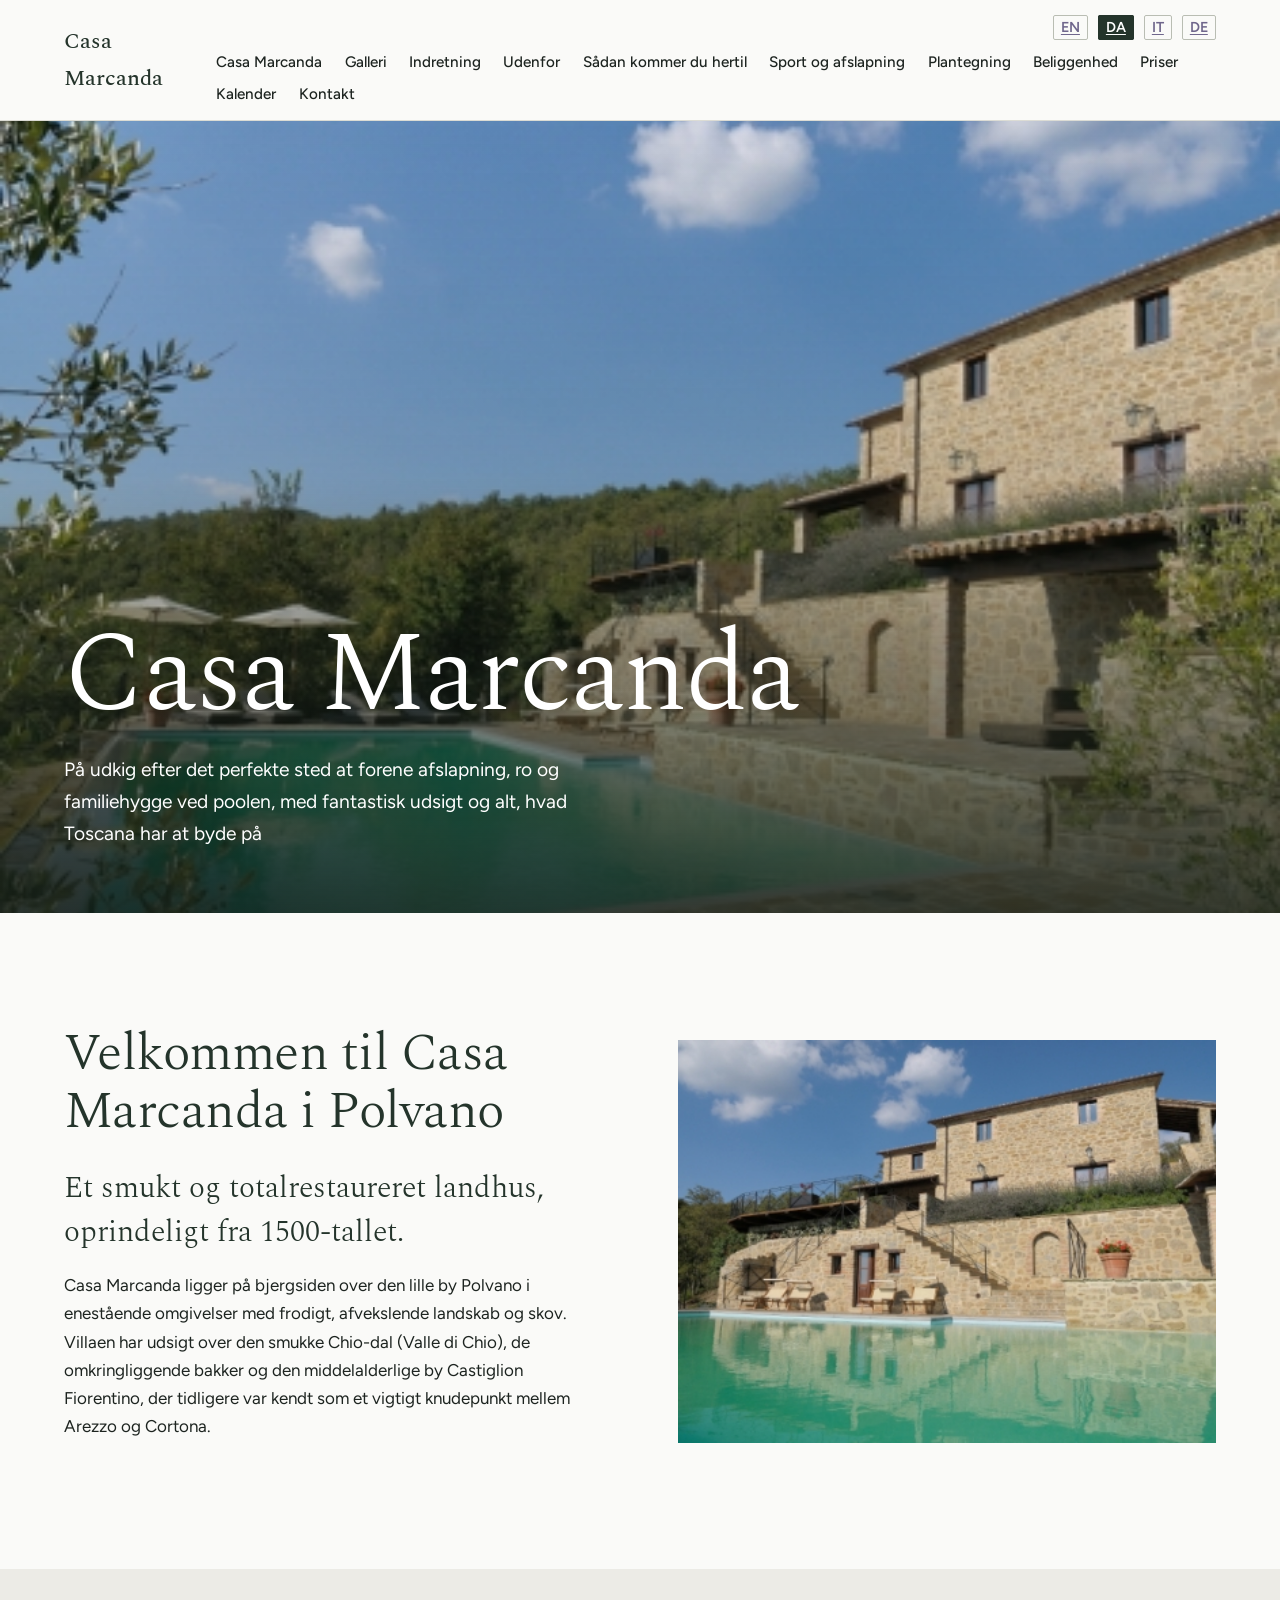
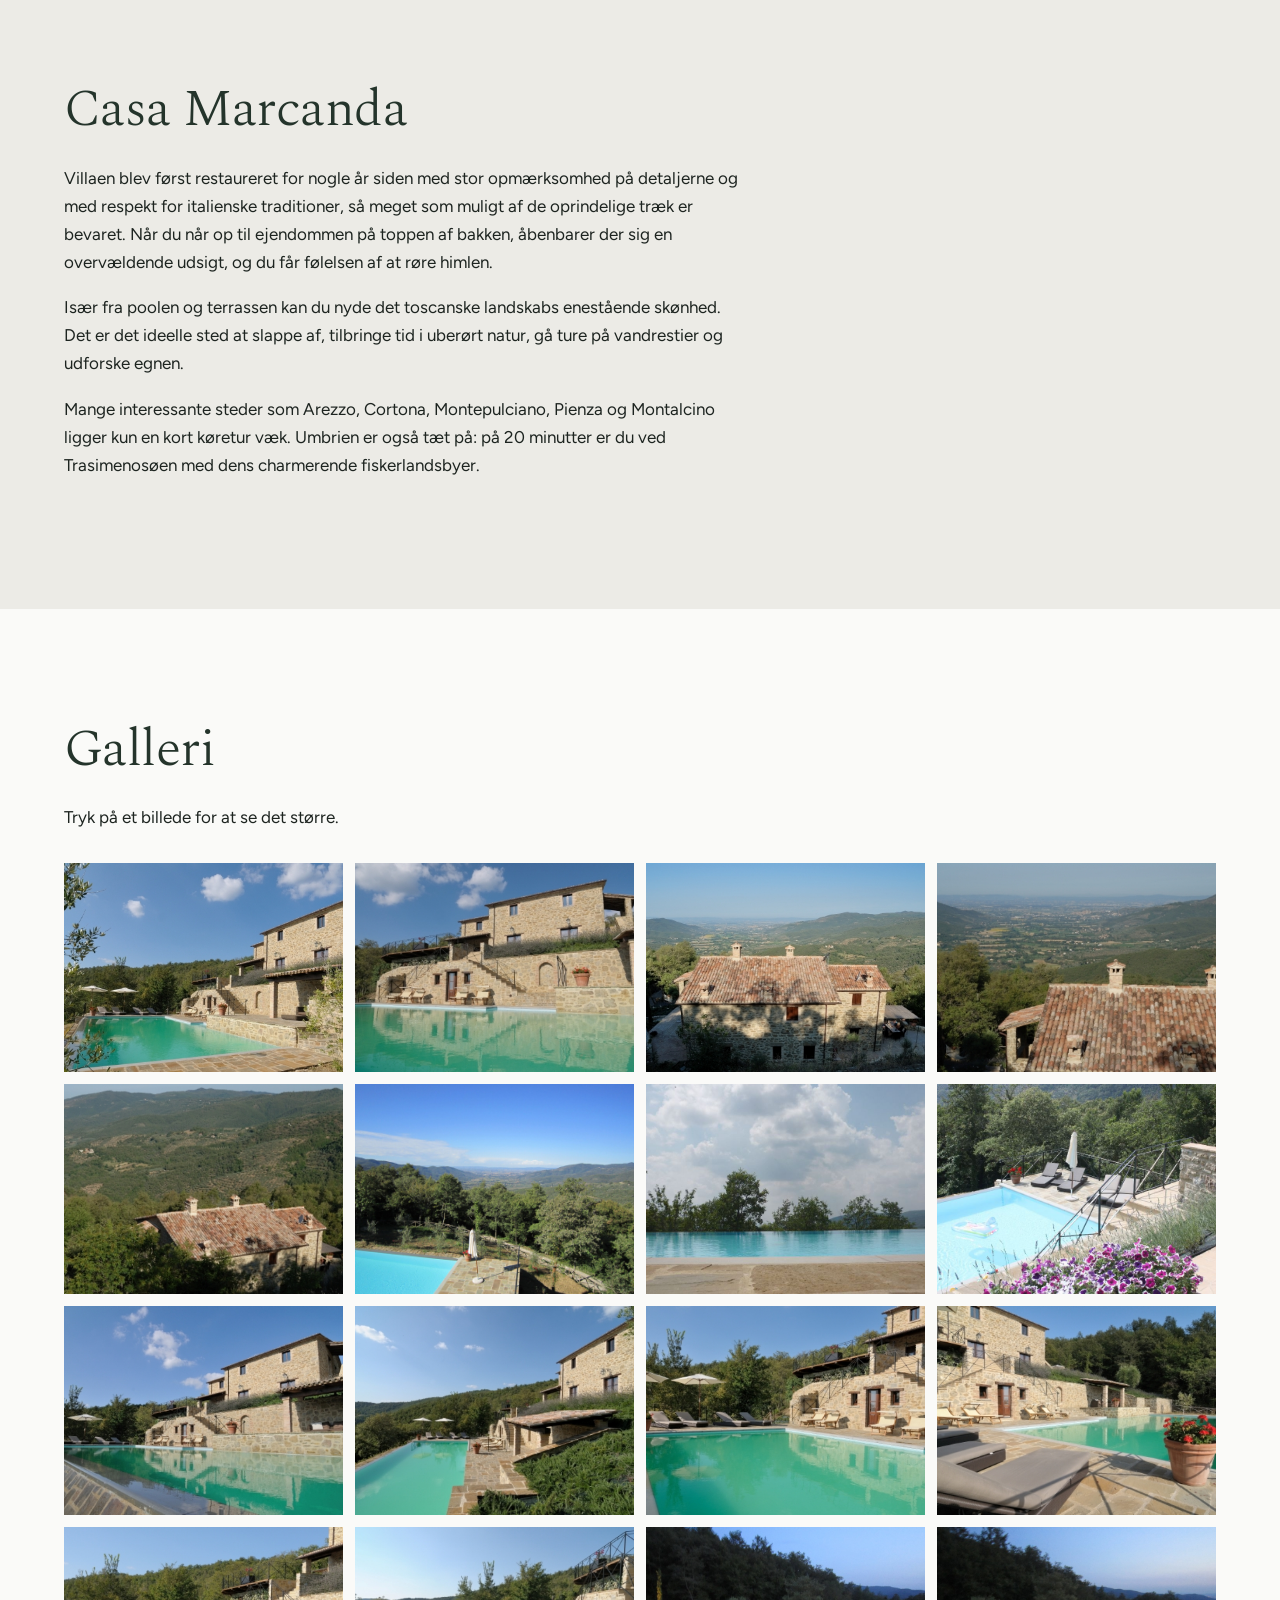
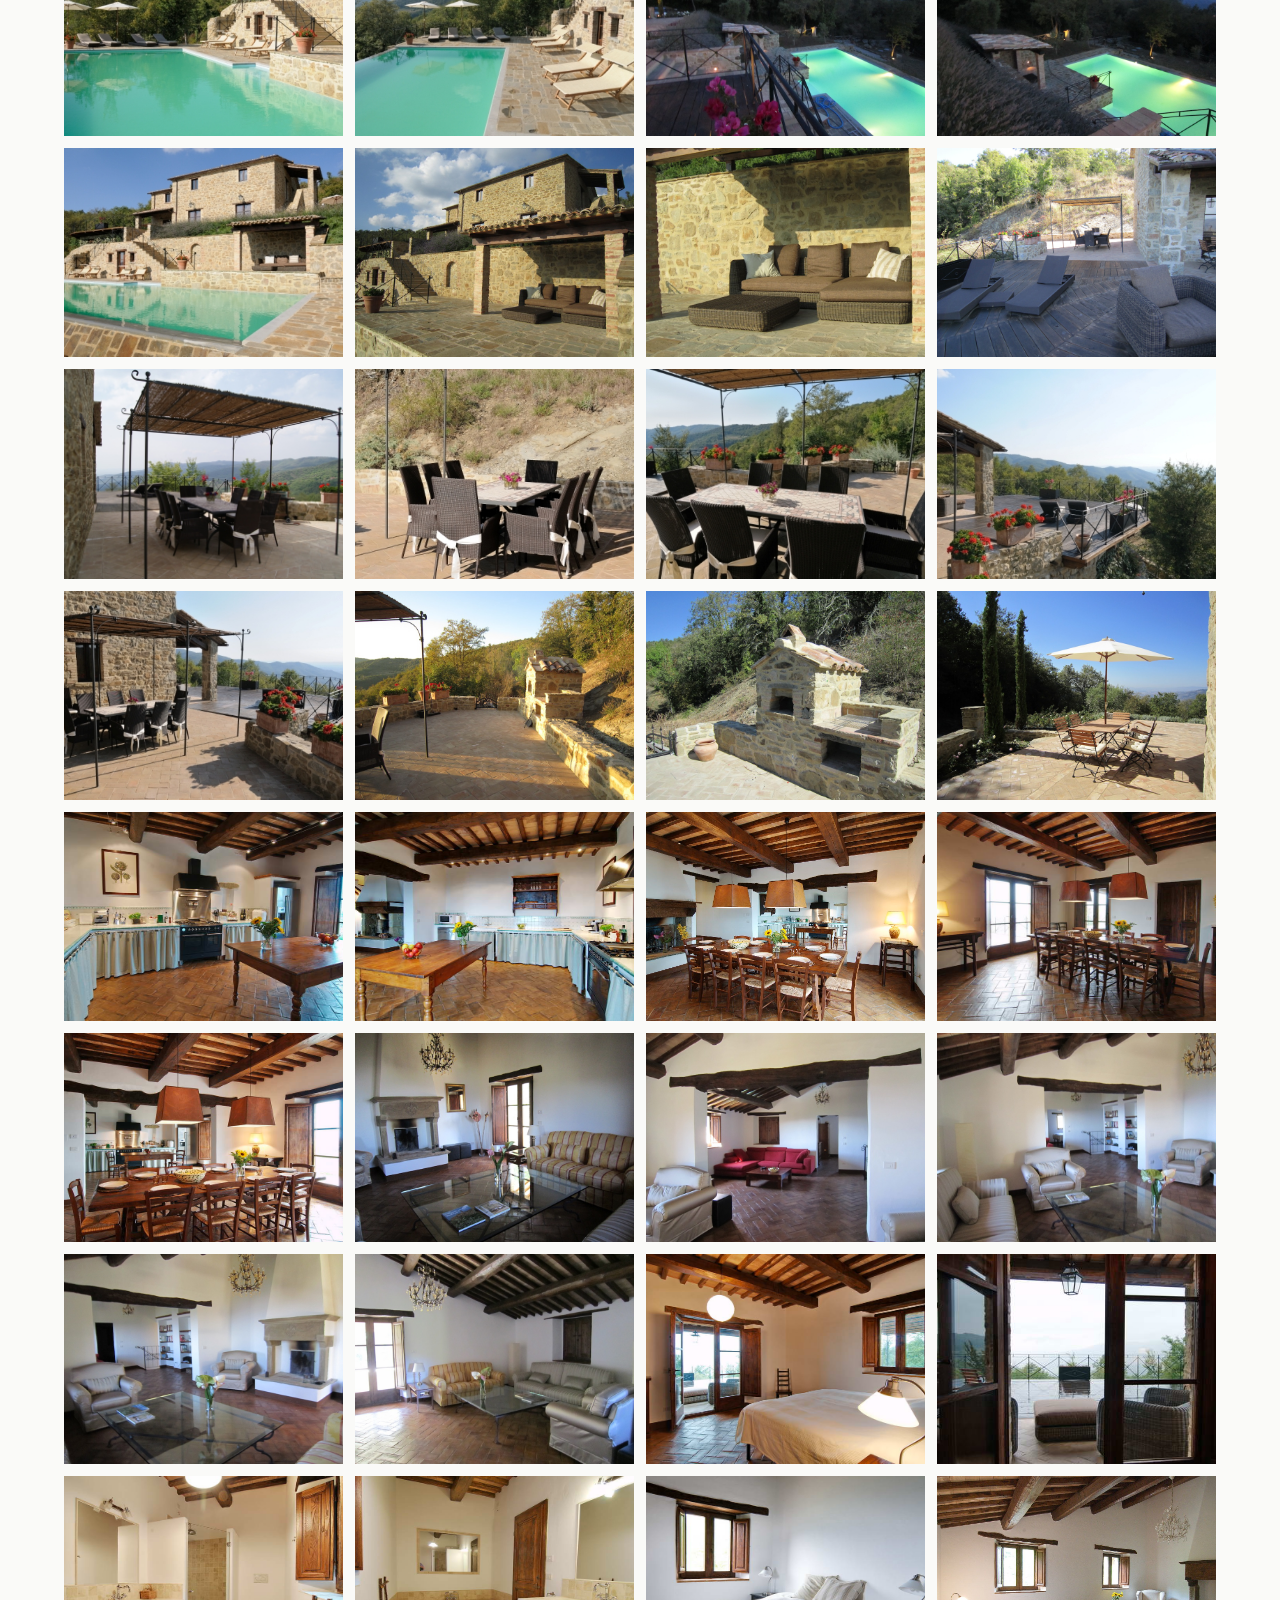
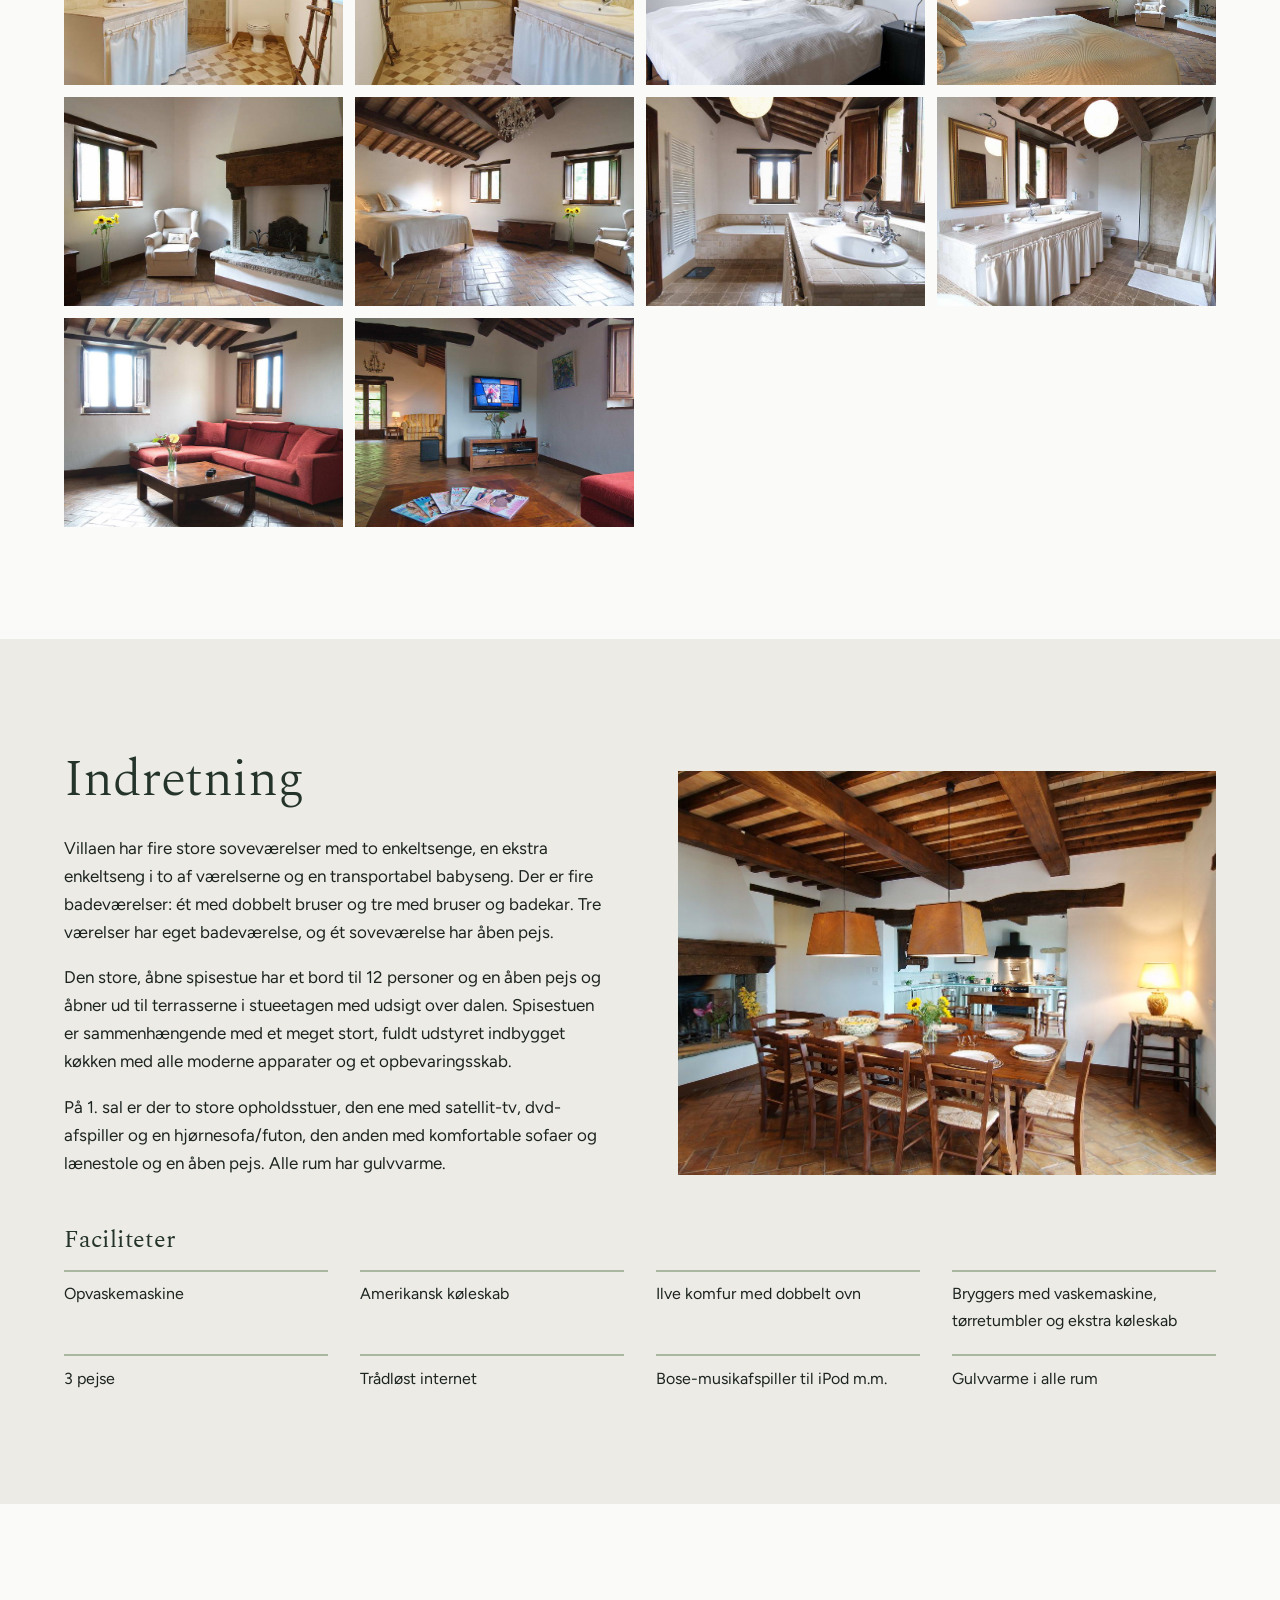
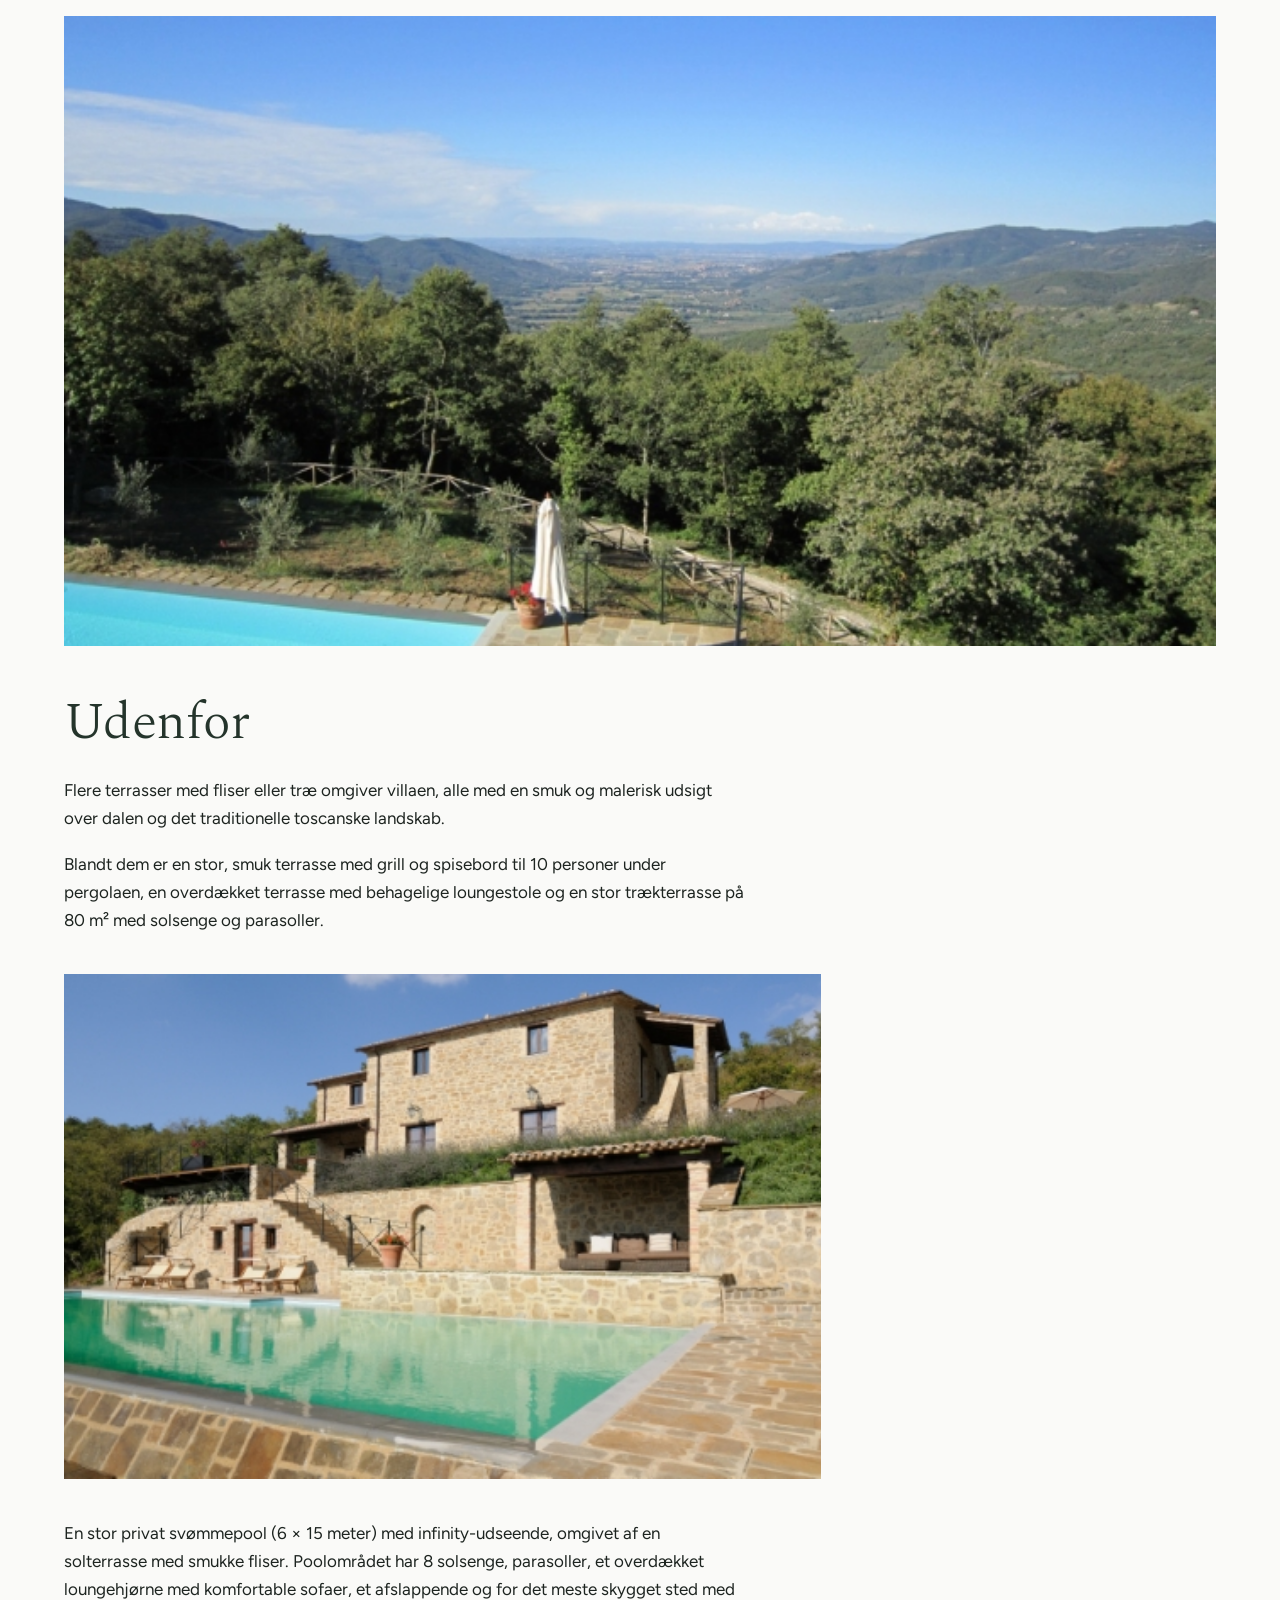
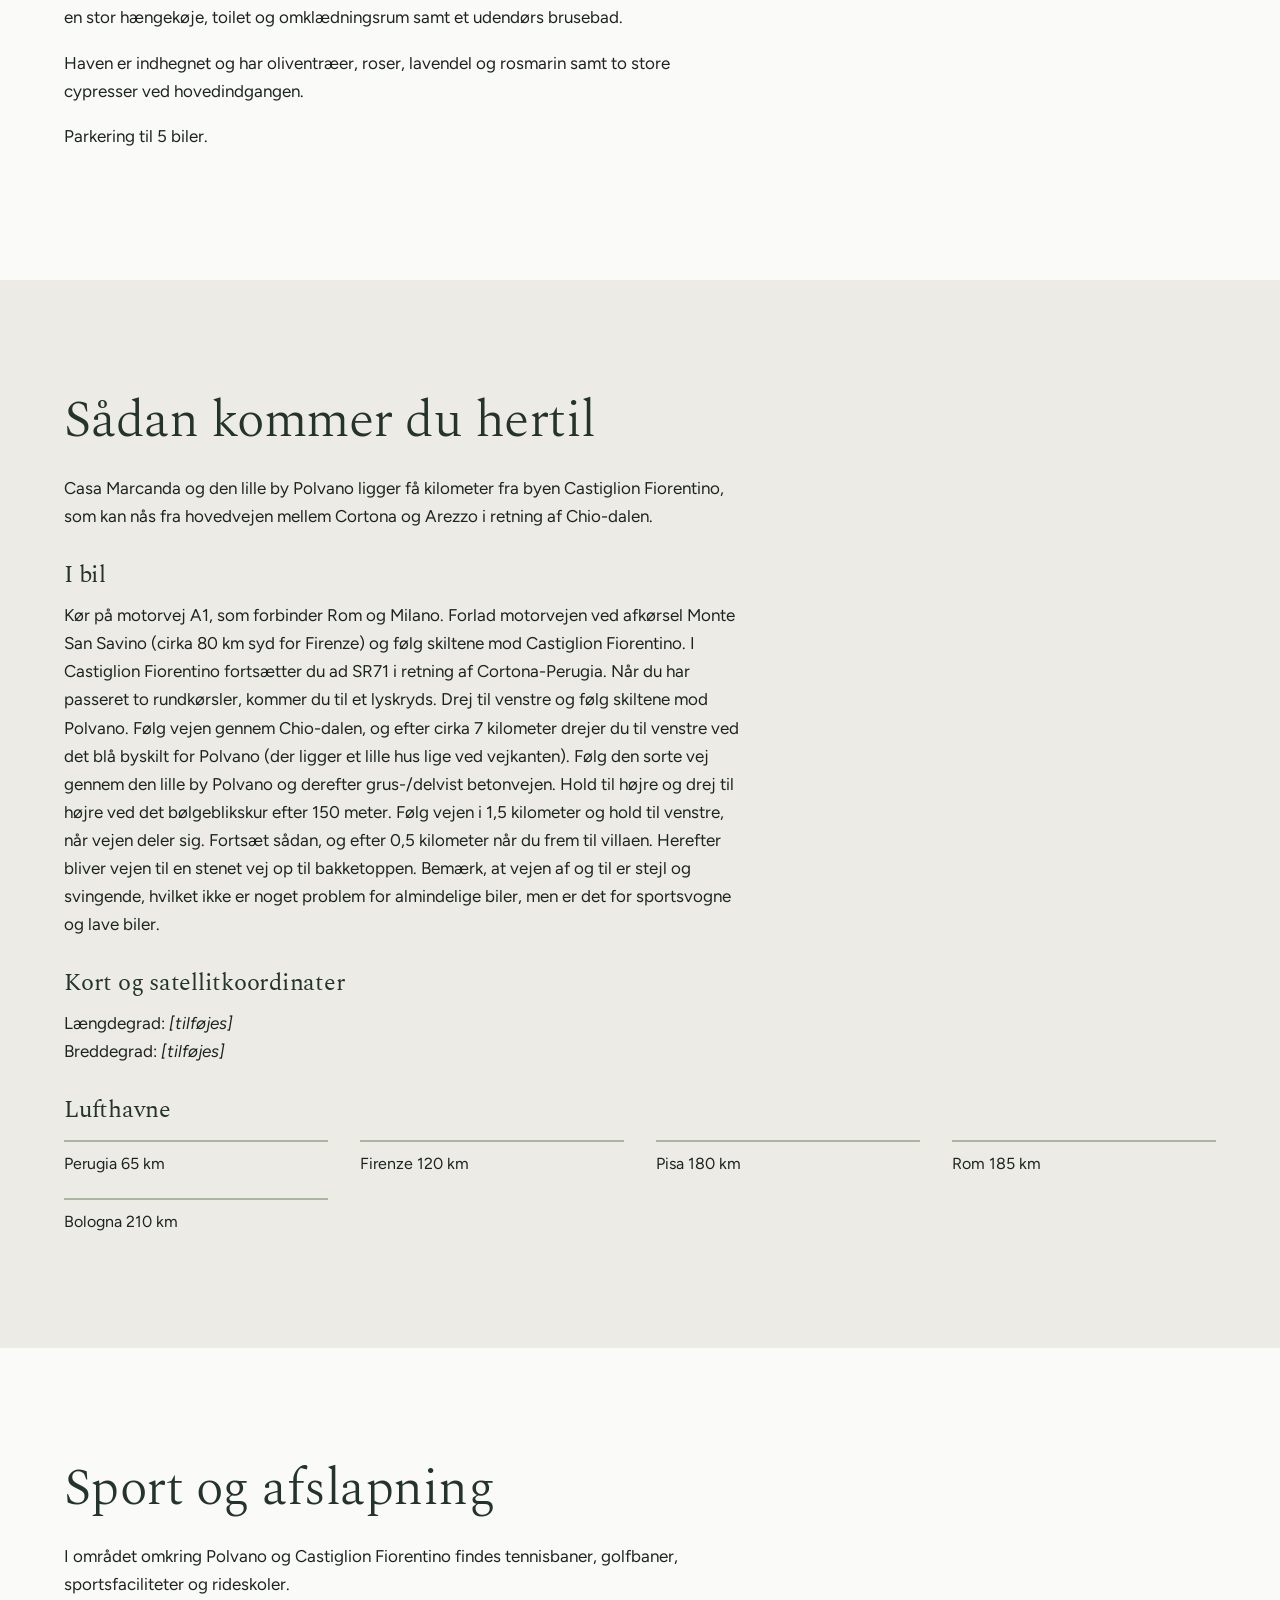
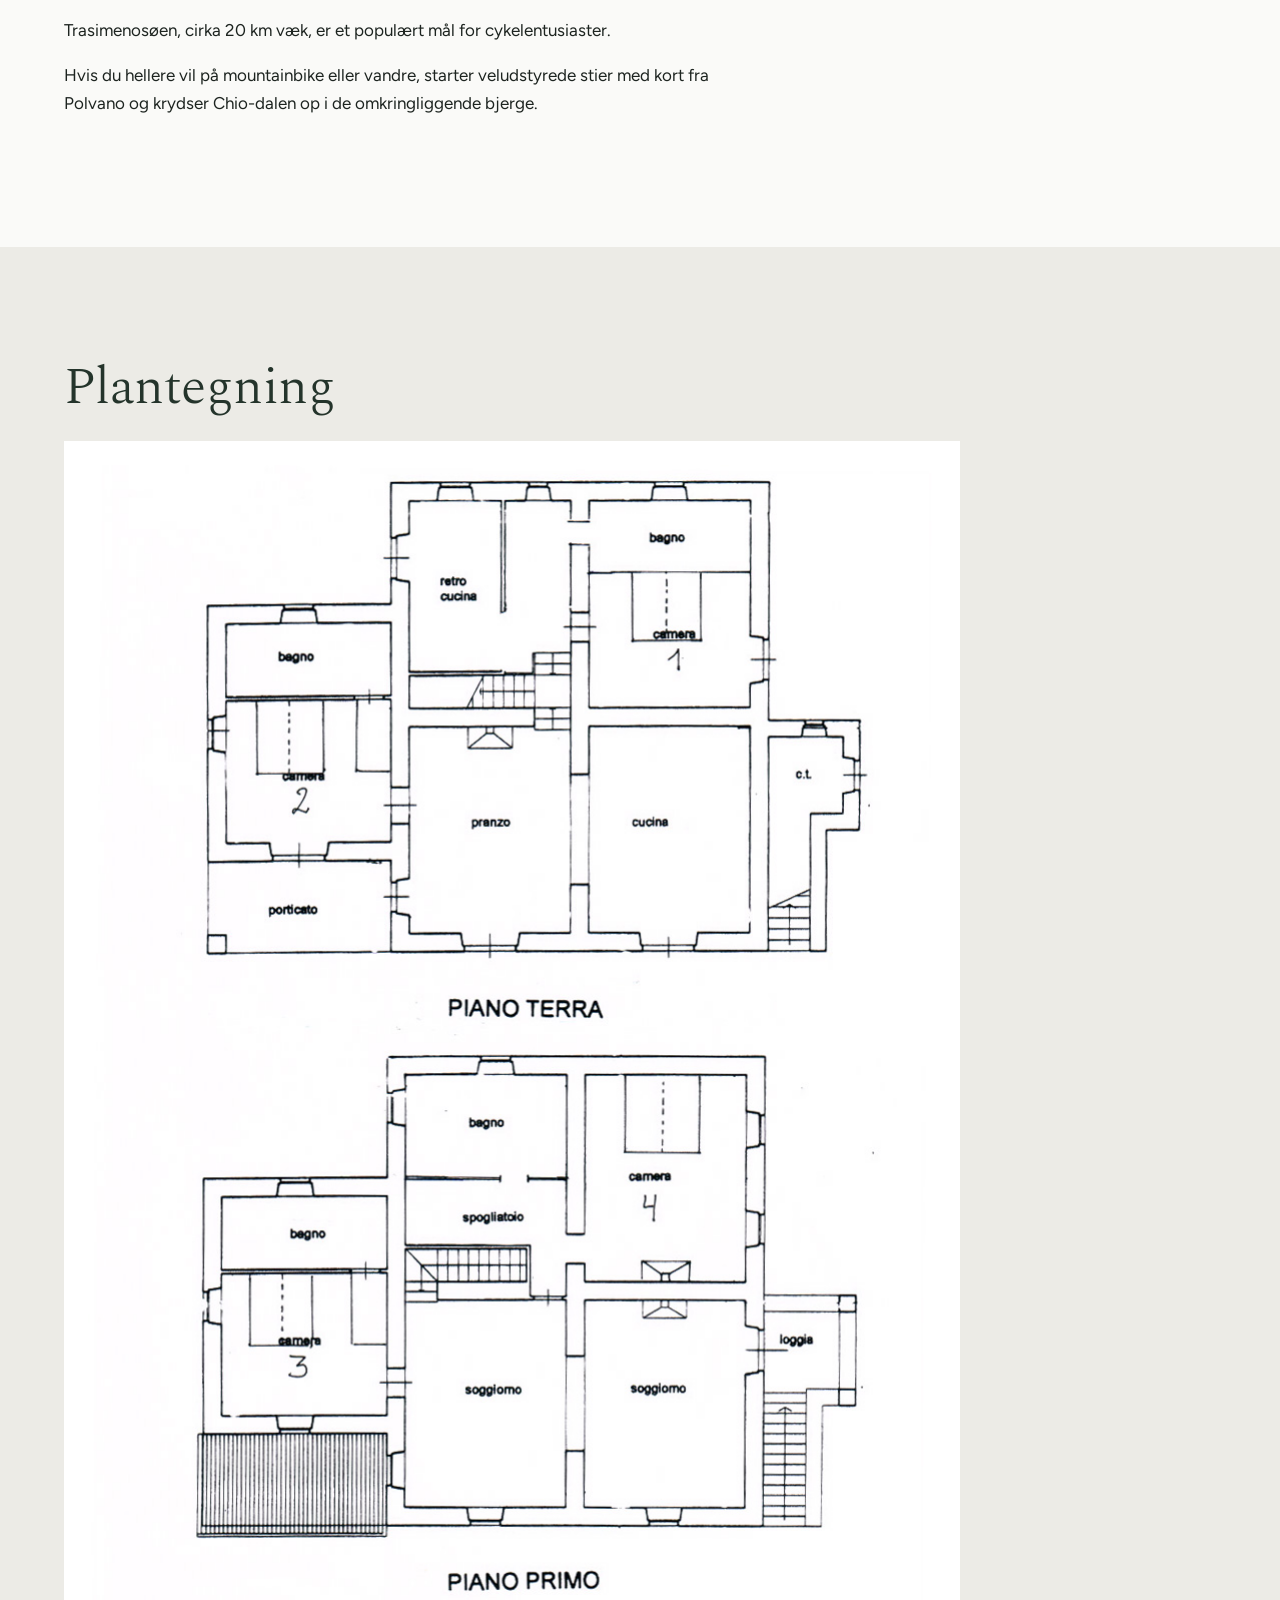
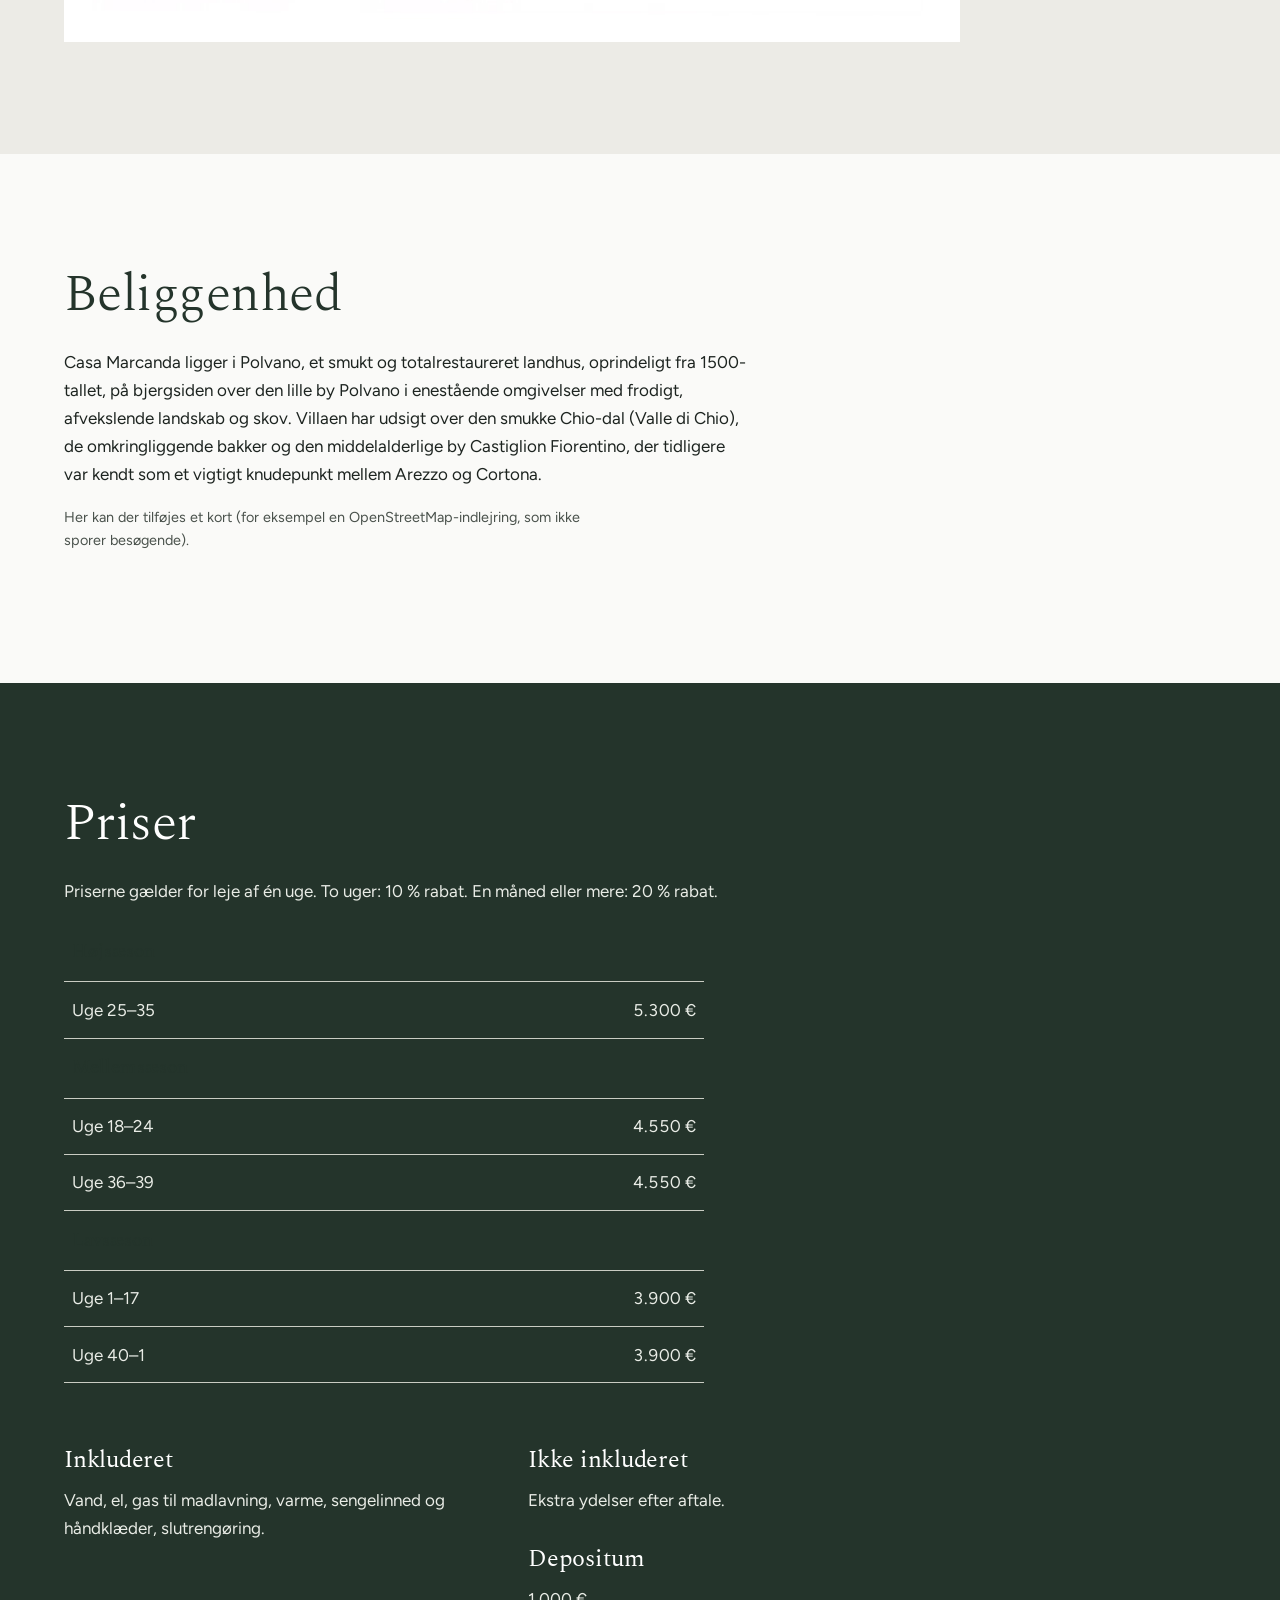
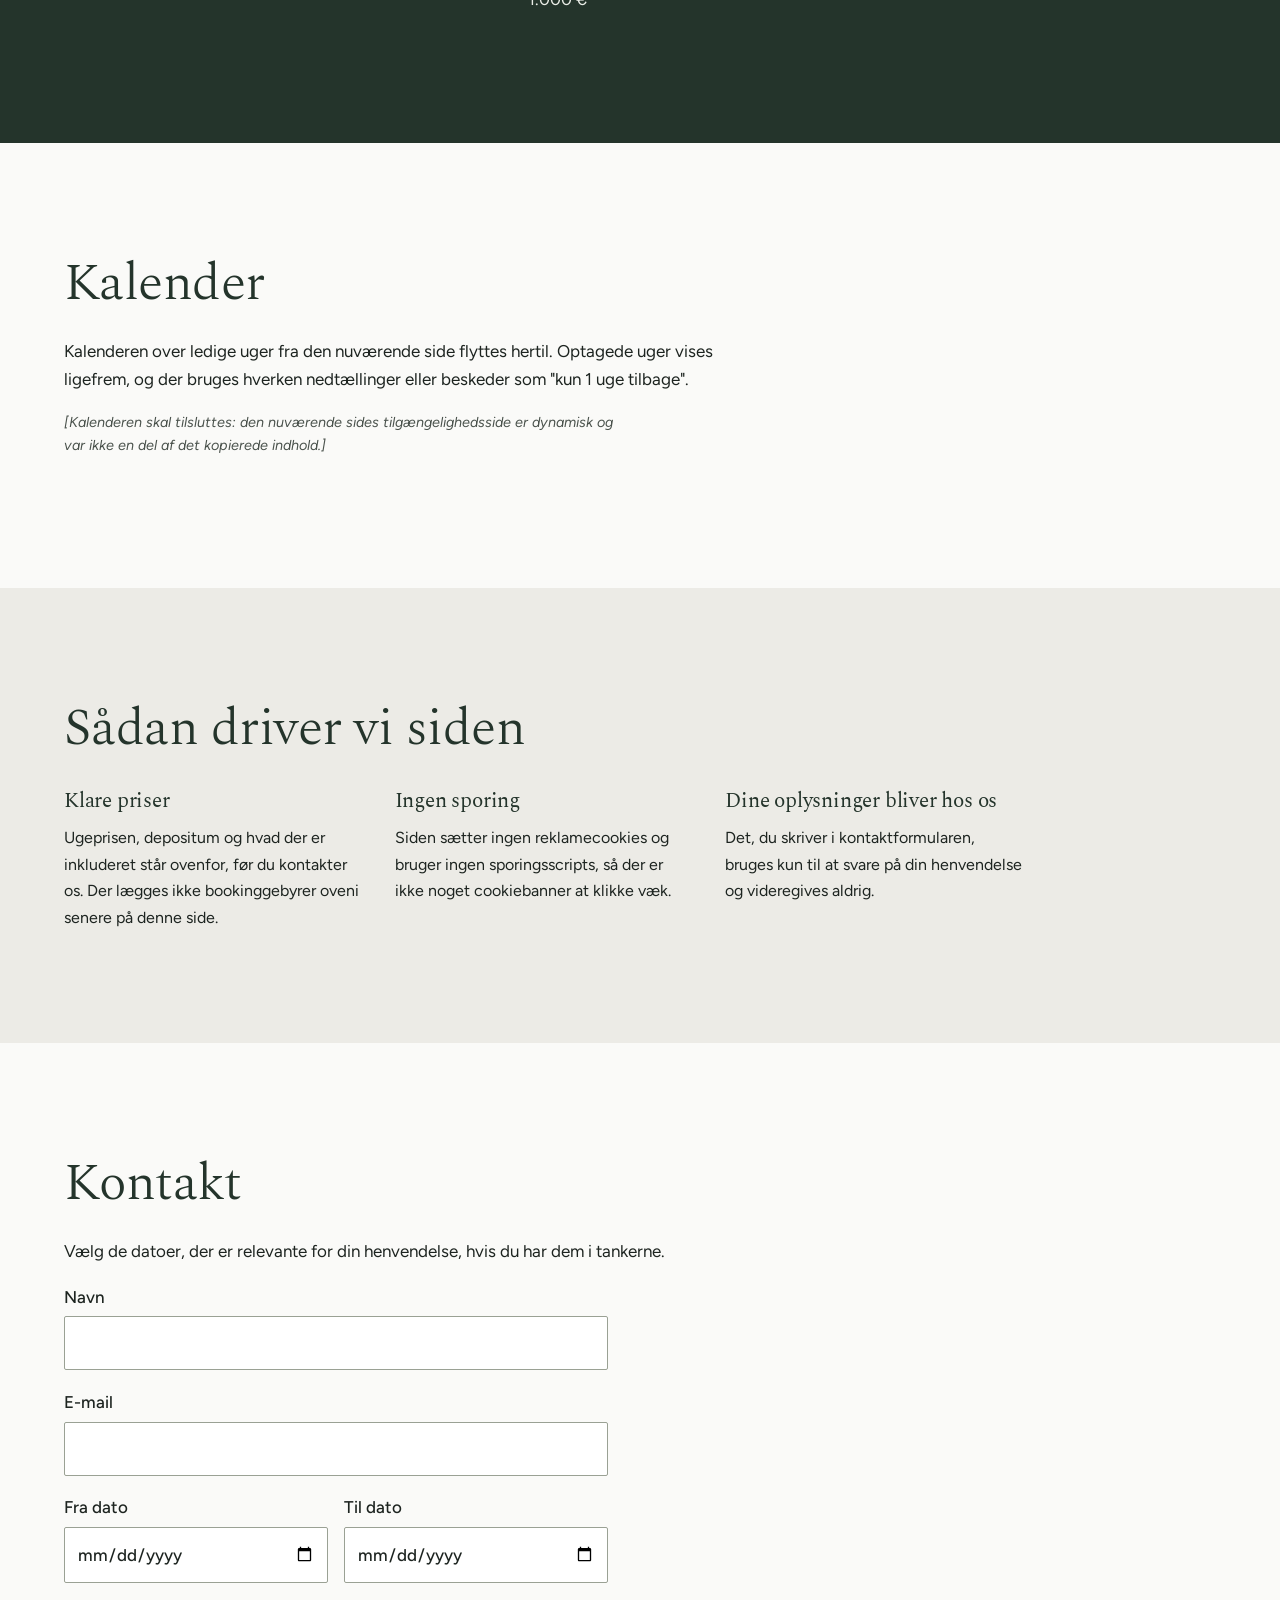
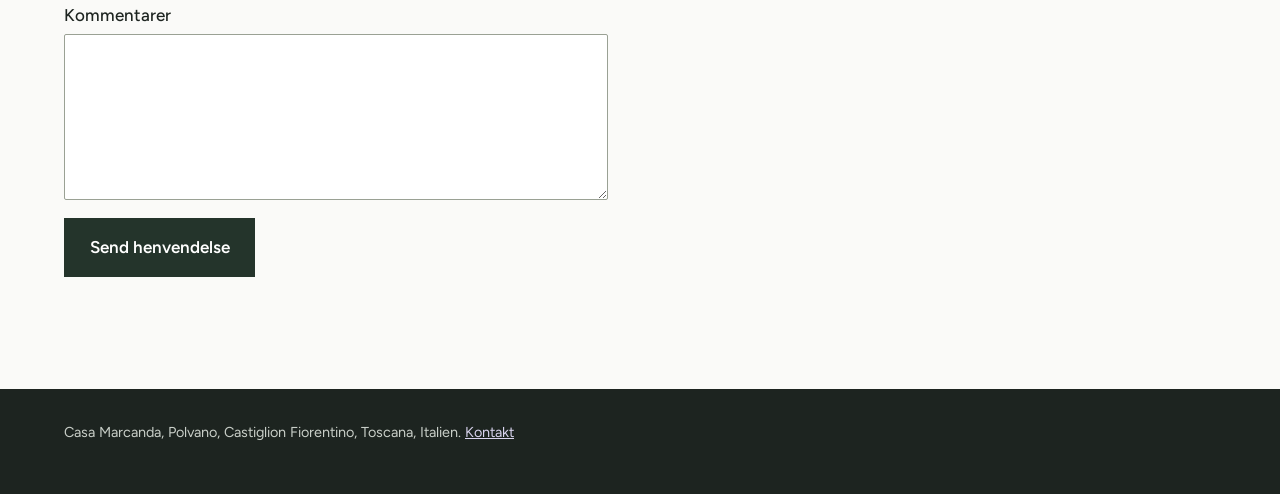
==== da/index.html @ 82e28475 "Ny hjemmeside til Casa Marcanda" ====
<!DOCTYPE html>
<html lang="da">
<head>
<meta charset="utf-8">
<meta name="viewport" content="width=device-width, initial-scale=1">
<title>Casa Marcanda – en restaureret villa fra 1500-tallet i Toscana</title>
<meta name="description" content="Casa Marcanda i Polvano: et restaureret landhus fra 1500-tallet over Chio-dalen, med privat infinitypool og udsigt til Castiglion Fiorentino.">
<link rel="alternate" hreflang="en" href="../index.html">
<link rel="alternate" hreflang="da" href="../da/">
<link rel="alternate" hreflang="it" href="../it/">
<link rel="alternate" hreflang="de" href="../de/">
<link rel="preconnect" href="https://fonts.googleapis.com">
<link rel="preconnect" href="https://fonts.gstatic.com" crossorigin>
<link href="https://fonts.googleapis.com/css2?family=Spectral:ital,wght@0,300;0,400;0,500;1,300&family=Figtree:wght@400;500;600&display=swap" rel="stylesheet">
<link rel="stylesheet" href="../assets/style.css">
</head>
<body>
<header>
  <div class="bar">
    <a class="brand" href="#top">Casa Marcanda</a>
    <div class="bar-right">
      <ul class="lang" aria-label="Sprog"><li><a href="../index.html" hreflang="en" lang="en">EN</a></li><li><a href="../da/" hreflang="da" lang="da" aria-current="page">DA</a></li><li><a href="../it/" hreflang="it" lang="it">IT</a></li><li><a href="../de/" hreflang="de" lang="de">DE</a></li></ul>
      <nav aria-label="Hovedmenu"><ul>
<li><a href="#casa">Casa Marcanda</a></li>
<li><a href="#gallery">Galleri</a></li>
<li><a href="#interior">Indretning</a></li>
<li><a href="#exterior">Udenfor</a></li>
<li><a href="#getting-here">Sådan kommer du hertil</a></li>
<li><a href="#sport">Sport og afslapning</a></li>
<li><a href="#floorplan">Plantegning</a></li>
<li><a href="#location">Beliggenhed</a></li>
<li><a href="#prices">Priser</a></li>
<li><a href="#calendar">Kalender</a></li>
<li><a href="#contact">Kontakt</a></li>
      </ul></nav>
    </div>
  </div>
</header>

<main id="top">
  <div class="hero">
    <img src="../assets/images/55.jpg" alt="Casa Marcanda, et restaureret landhus i sten på en bjergside i Toscana">
    <div>
      <h1>Casa Marcanda</h1>
      <p>På udkig efter det perfekte sted at forene afslapning, ro og familiehygge ved poolen, med fantastisk udsigt og alt, hvad Toscana har at byde på</p>
    </div>
  </div>

  <section>
    <div class="split">
      <div>
        <h2>Velkommen til Casa Marcanda i Polvano</h2>
        <p class="lead">Et smukt og totalrestaureret landhus, oprindeligt fra 1500-tallet.</p>
        <p>Casa Marcanda ligger på bjergsiden over den lille by Polvano i enestående omgivelser med frodigt, afvekslende landskab og skov. Villaen har udsigt over den smukke Chio-dal (Valle di Chio), de omkringliggende bakker og den middelalderlige by Castiglion Fiorentino, der tidligere var kendt som et vigtigt knudepunkt mellem Arezzo og Cortona.</p>
      </div>
      <img src="../assets/images/56.jpg" alt="Udsigt til Casa Marcanda og de omkringliggende bakker" loading="lazy">
    </div>
  </section>

  <section id="casa" class="alt">
    <h2>Casa Marcanda</h2>
    <p>Villaen blev først restaureret for nogle år siden med stor opmærksomhed på detaljerne og med respekt for italienske traditioner, så meget som muligt af de oprindelige træk er bevaret. Når du når op til ejendommen på toppen af bakken, åbenbarer der sig en overvældende udsigt, og du får følelsen af at røre himlen.</p>
<p>Især fra poolen og terrassen kan du nyde det toscanske landskabs enestående skønhed. Det er det ideelle sted at slappe af, tilbringe tid i uberørt natur, gå ture på vandrestier og udforske egnen.</p>
<p>Mange interessante steder som Arezzo, Cortona, Montepulciano, Pienza og Montalcino ligger kun en kort køretur væk. Umbrien er også tæt på: på 20 minutter er du ved Trasimenosøen med dens charmerende fiskerlandsbyer.</p>
  </section>

  <section id="gallery">
    <h2>Galleri</h2>
    <p>Tryk på et billede for at se det større.</p>
    <div class="gallery" id="grid" data-base="../assets/images/" data-open="Åbn billede: "></div>
    <dialog id="lb" aria-label="Billedvisning">
      <figure><img id="lb-img" alt=""><figcaption id="lb-cap"></figcaption></figure>
      <div class="lb-controls">
        <button type="button" id="lb-prev">Forrige</button>
        <button type="button" id="lb-next">Næste</button>
        <button type="button" id="lb-close">Luk</button>
      </div>
    </dialog>
  </section>

  <section id="interior" class="alt">
    <div class="split">
      <div>
        <h2>Indretning</h2>
        <p>Villaen har fire store soveværelser med to enkeltsenge, en ekstra enkeltseng i to af værelserne og en transportabel babyseng. Der er fire badeværelser: ét med dobbelt bruser og tre med bruser og badekar. Tre værelser har eget badeværelse, og ét soveværelse har åben pejs.</p>
<p>Den store, åbne spisestue har et bord til 12 personer og en åben pejs og åbner ud til terrasserne i stueetagen med udsigt over dalen. Spisestuen er sammenhængende med et meget stort, fuldt udstyret indbygget køkken med alle moderne apparater og et opbevaringsskab.</p>
<p>På 1. sal er der to store opholdsstuer, den ene med satellit-tv, dvd-afspiller og en hjørnesofa/futon, den anden med komfortable sofaer og lænestole og en åben pejs. Alle rum har gulvvarme.</p>
      </div>
      <img src="../assets/images/24.jpg" alt="Spisestue med bord til tolv personer og åben pejs" loading="lazy">
    </div>
    <h3>Faciliteter</h3>
    <ul class="feat">
<li>Opvaskemaskine</li>
<li>Amerikansk køleskab</li>
<li>Ilve komfur med dobbelt ovn</li>
<li>Bryggers med vaskemaskine, tørretumbler og ekstra køleskab</li>
<li>3 pejse</li>
<li>Trådløst internet</li>
<li>Bose-musikafspiller til iPod m.m.</li>
<li>Gulvvarme i alle rum</li>
    </ul>
  </section>

  <section id="exterior">
    <img src="../assets/images/22.jpg" alt="Terrasser med udsigt over den toscanske dal" loading="lazy" style="width:100%;max-height:70vh;object-fit:cover;margin-bottom:3rem">
    <h2>Udenfor</h2>
    <p>Flere terrasser med fliser eller træ omgiver villaen, alle med en smuk og malerisk udsigt over dalen og det traditionelle toscanske landskab.</p>
    <p>Blandt dem er en stor, smuk terrasse med grill og spisebord til 10 personer under pergolaen, en overdækket terrasse med behagelige loungestole og en stor trækterrasse på 80 m² med solsenge og parasoller.</p>
    <div class="pair"><img src="../assets/images/54.jpg" alt="Den private svømmepool med infinity-udseende" loading="lazy"></div>
    <p style="margin-top:2.5rem">En stor privat svømmepool (6 × 15 meter) med infinity-udseende, omgivet af en solterrasse med smukke fliser. Poolområdet har 8 solsenge, parasoller, et overdækket loungehjørne med komfortable sofaer, et afslappende og for det meste skygget sted med en stor hængekøje, toilet og omklædningsrum samt et udendørs brusebad.</p>
    <p>Haven er indhegnet og har oliventræer, roser, lavendel og rosmarin samt to store cypresser ved hovedindgangen.</p>
    <p>Parkering til 5 biler.</p>
  </section>

  <section id="getting-here" class="alt">
    <h2>Sådan kommer du hertil</h2>
    <p>Casa Marcanda og den lille by Polvano ligger få kilometer fra byen Castiglion Fiorentino, som kan nås fra hovedvejen mellem Cortona og Arezzo i retning af Chio-dalen.</p>
    <h3>I bil</h3>
    <p>Kør på motorvej A1, som forbinder Rom og Milano. Forlad motorvejen ved afkørsel Monte San Savino (cirka 80 km syd for Firenze) og følg skiltene mod Castiglion Fiorentino. I Castiglion Fiorentino fortsætter du ad SR71 i retning af Cortona-Perugia. Når du har passeret to rundkørsler, kommer du til et lyskryds. Drej til venstre og følg skiltene mod Polvano. Følg vejen gennem Chio-dalen, og efter cirka 7 kilometer drejer du til venstre ved det blå byskilt for Polvano (der ligger et lille hus lige ved vejkanten). Følg den sorte vej gennem den lille by Polvano og derefter grus-/delvist betonvejen. Hold til højre og drej til højre ved det bølgeblikskur efter 150 meter. Følg vejen i 1,5 kilometer og hold til venstre, når vejen deler sig. Fortsæt sådan, og efter 0,5 kilometer når du frem til villaen. Herefter bliver vejen til en stenet vej op til bakketoppen. Bemærk, at vejen af og til er stejl og svingende, hvilket ikke er noget problem for almindelige biler, men er det for sportsvogne og lave biler.</p>
    <h3>Kort og satellitkoordinater</h3>
    <p>Længdegrad: <em>[tilføjes]</em><br>Breddegrad: <em>[tilføjes]</em></p>
    <h3>Lufthavne</h3>
    <ul class="feat">
<li>Perugia 65 km</li>
<li>Firenze 120 km</li>
<li>Pisa 180 km</li>
<li>Rom 185 km</li>
<li>Bologna 210 km</li>
    </ul>
  </section>

  <section id="sport">
    <h2>Sport og afslapning</h2>
    <p>I området omkring Polvano og Castiglion Fiorentino findes tennisbaner, golfbaner, sportsfaciliteter og rideskoler.</p>
<p>Trasimenosøen, cirka 20 km væk, er et populært mål for cykelentusiaster.</p>
<p>Hvis du hellere vil på mountainbike eller vandre, starter veludstyrede stier med kort fra Polvano og krydser Chio-dalen op i de omkringliggende bjerge.</p>
  </section>

  <section id="floorplan" class="alt">
    <h2>Plantegning</h2>
    <div class="plan"><img src="../assets/images/64.jpg" alt="Plantegning af Casa Marcanda" loading="lazy"></div>
  </section>

  <section id="location">
    <h2>Beliggenhed</h2>
    <p>Casa Marcanda ligger i Polvano, et smukt og totalrestaureret landhus, oprindeligt fra 1500-tallet, på bjergsiden over den lille by Polvano i enestående omgivelser med frodigt, afvekslende landskab og skov. Villaen har udsigt over den smukke Chio-dal (Valle di Chio), de omkringliggende bakker og den middelalderlige by Castiglion Fiorentino, der tidligere var kendt som et vigtigt knudepunkt mellem Arezzo og Cortona.</p>
    <p class="note">Her kan der tilføjes et kort (for eksempel en OpenStreetMap-indlejring, som ikke sporer besøgende).</p>
  </section>

  <section id="prices" class="dark">
    <h2>Priser</h2>
    <p>Priserne gælder for leje af én uge. To uger: 10 % rabat. En måned eller mere: 20 % rabat.</p>
    <table><tbody>
<tr><th colspan="2" scope="colgroup">Højsæson</th></tr>
<tr><td>Uge 25–35</td><td>5.300 €</td></tr>
<tr><th colspan="2" scope="colgroup">Mellemsæson</th></tr>
<tr><td>Uge 18–24</td><td>4.550 €</td></tr>
<tr><td>Uge 36–39</td><td>4.550 €</td></tr>
<tr><th colspan="2" scope="colgroup">Lavsæson</th></tr>
<tr><td>Uge 1–17</td><td>3.900 €</td></tr>
<tr><td>Uge 40–1</td><td>3.900 €</td></tr>
    </tbody></table>
    <div class="terms">
      <div><h3>Inkluderet</h3><p>Vand, el, gas til madlavning, varme, sengelinned og håndklæder, slutrengøring.</p></div>
      <div>
        <h3>Ikke inkluderet</h3><p>Ekstra ydelser efter aftale.</p>
        <h3>Depositum</h3><p>1.000 €</p>
      </div>
    </div>
  </section>

  <section id="calendar">
    <h2>Kalender</h2>
    <p>Kalenderen over ledige uger fra den nuværende side flyttes hertil. Optagede uger vises ligefrem, og der bruges hverken nedtællinger eller beskeder som &quot;kun 1 uge tilbage&quot;.</p>
    <p class="note"><em>[Kalenderen skal tilsluttes: den nuværende sides tilgængelighedsside er dynamisk og var ikke en del af det kopierede indhold.]</em></p>
  </section>

  <section id="promise" class="alt">
    <h2>Sådan driver vi siden</h2>
    <div class="promise">
<div><h3>Klare priser</h3><p>Ugeprisen, depositum og hvad der er inkluderet står ovenfor, før du kontakter os. Der lægges ikke bookinggebyrer oveni senere på denne side.</p></div>
<div><h3>Ingen sporing</h3><p>Siden sætter ingen reklamecookies og bruger ingen sporingsscripts, så der er ikke noget cookiebanner at klikke væk.</p></div>
<div><h3>Dine oplysninger bliver hos os</h3><p>Det, du skriver i kontaktformularen, bruges kun til at svare på din henvendelse og videregives aldrig.</p></div>
    </div>
  </section>

  <section id="contact">
    <h2>Kontakt</h2>
    <p>Vælg de datoer, der er relevante for din henvendelse, hvis du har dem i tankerne.</p>
    <form action="mailto:INDSÆT-EMAIL@EKSEMPEL.COM" method="post" enctype="text/plain">
      <label>Navn <input name="name" autocomplete="name" required></label>
      <label>E-mail <input type="email" name="email" autocomplete="email" required></label>
      <div class="dates">
        <label>Fra dato <input type="date" name="from"></label>
        <label>Til dato <input type="date" name="to"></label>
      </div>
      <label>Kommentarer <textarea name="comments" rows="5"></textarea></label>
      <button class="send" type="submit">Send henvendelse</button>
    </form>
  </section>
</main>

<footer><p>Casa Marcanda, Polvano, Castiglion Fiorentino, Toscana, Italien. <a href="#contact">Kontakt</a></p></footer>

<script>window.CAPTIONS = ["Facaden", "Facaden og poolen", "Udsigt fra huset bagfra", "Udsigt over dalen", "Udsigt over bjergsiden", "Udsigt fra terrasserne over Val di Chio og den middelalderlige by Castiglion Fiorentino", "Den store svømmepool på 6 × 15 meter med infinity-udseende", "Poolområdet har 8 solsenge, parasoller og komfortable sofaer", "Pool", "Pool", "Pool", "Pool", "Pool", "Pool", "Poolen om aftenen", "Den oplyste pool set fra terrassen", "Poolloungen", "Poolloungen", "Poolloungen", "En af de mange terrasser med direkte adgang fra villaen", "Udendørs spisebord og terrasse med smuk udsigt over Val di Chio og det toscanske landskab", "Spisebord under pergolaen", "Spisebord og udsigt", "Trækterrasse og udsigt over dalen", "Pergola og spisebord", "Pizza- og grillplads", "Original italiensk pizzaovn", "Morgenterrassen", "Det store indbyggede køkken er fuldt udstyret med moderne apparater og opbevaringsskab og har direkte adgang til terrasserne", "Det store køkken er sammenhængende med spisestuen, som har åben pejs og et spisebord med 10–12 pladser", "Originalt toscansk spisebord med 10–12 pladser og åben pejs", "Den store spisestue har direkte adgang til terrasserne og en smuk udsigt over dalen", "Spisestuen er sammenhængende med et stort, fuldt udstyret indbygget køkken", "Opholdsstuen har en smuk pejs og adgang til den udvendige trappe", "Opholdsstuen er sammenhængende med tv-stuen", "Opholdsstuen har store, komfortable sofaer og stole", "Opholdsstue med en smuk pejs", "Adgang til den udvendige trappe, et sted at nyde solopgangen", "Soveværelset (3 senge) i stueetagen har direkte adgang til terrasserne", "Udsigt fra soveværelset med direkte adgang til terrasserne i stueetagen", "Eget badeværelse til soveværelserne med 3 senge, med bruser og badekar", "Eget badeværelse til soveværelserne med 3 senge, med bruser og badekar", "Soveværelset (3 senge) på 1. sal med smuk udsigt over dalen", "Hovedsoveværelset har åben pejs", "Den smukke pejs i hovedsoveværelset", "Det meget store og flotte hovedsoveværelse", "Hovedsoveværelset har eget badeværelse med 2 håndvaske, bruser og badekar", "Hovedbadeværelset med 2 håndvaske, bruser og badekar", "Tv-stue med stor og behagelig sofa", "Tv-stuen har satellit-tv og dvd-afspiller og er sammenhængende med den store opholdsstue"];</script>
<script src="../assets/gallery.js"></script>
</body>
</html>
---- assets/style.css ----
:root{
  --cypress:#24342B; --lavender:#6F668C; --stone:#ECEBE6; --sage:#A9B7A0; --ink:#1D2420; --paper:#FAFAF8;
  --serif:'Spectral',Georgia,'Times New Roman',serif;
  --sans:'Figtree',system-ui,-apple-system,'Segoe UI',sans-serif;
  --pad:clamp(1.25rem,5vw,4rem);
}
*{box-sizing:border-box;margin:0}
html{scroll-behavior:smooth;scroll-padding-top:4.5rem}
@media (prefers-reduced-motion:reduce){html{scroll-behavior:auto}*{animation:none!important;transition:none!important}}
body{font-family:var(--sans);color:var(--ink);background:var(--paper);line-height:1.65;font-size:1.0625rem}
img{display:block;max-width:100%;height:auto}
a{color:var(--lavender)}
:focus-visible{outline:3px solid var(--lavender);outline-offset:3px}
h1,h2,h3{font-family:var(--serif);font-weight:300;line-height:1.12;letter-spacing:-.01em}
h2{font-size:clamp(2rem,4.5vw,3.25rem);margin-bottom:1.5rem;color:var(--cypress)}
h3{font-size:1.5rem;font-weight:400;margin:2rem 0 .75rem;color:var(--cypress)}
p{max-width:62ch;margin-bottom:1.1rem}

/* header */
header{position:sticky;top:0;z-index:20;background:rgba(250,250,248,.94);backdrop-filter:blur(8px);border-bottom:1px solid #dcdcd4}
.bar{display:flex;align-items:center;justify-content:space-between;gap:1rem;padding:.8rem var(--pad)}
.brand{font-family:var(--serif);font-size:1.4rem;color:var(--cypress);text-decoration:none;font-weight:500}
nav ul{display:flex;flex-wrap:wrap;gap:.25rem 1.4rem;list-style:none;padding:0}
nav a{color:var(--ink);text-decoration:none;font-size:.95rem;font-weight:500}
nav a:hover{color:var(--lavender);text-decoration:underline;text-underline-offset:4px}
@media (max-width:900px){.bar{flex-direction:column;align-items:flex-start}nav ul{gap:.1rem 1rem}nav a{font-size:.875rem}}

/* hero */
.hero{position:relative;min-height:88vh;display:flex;align-items:flex-end;color:#fff;background:var(--cypress)}
.hero img{position:absolute;inset:0;width:100%;height:100%;object-fit:cover;animation:settle 2.4s ease-out both}
@keyframes settle{from{transform:scale(1.06);opacity:.6}to{transform:scale(1);opacity:1}}
.hero::after{content:"";position:absolute;inset:0;background:linear-gradient(to top,rgba(20,30,24,.82) 0%,rgba(20,30,24,.15) 55%,transparent 100%)}
.hero div{position:relative;z-index:1;padding:var(--pad);max-width:60rem}
.hero h1{font-size:clamp(2.75rem,9vw,7rem);font-weight:300;margin-bottom:1rem}
.hero p{font-size:1.2rem;max-width:44ch;margin:0}

/* sections */
section{padding:clamp(3.5rem,9vw,7rem) var(--pad)}
.alt{background:var(--stone)}
.dark{background:var(--cypress);color:#e9ece6}
.dark h2,.dark h3{color:#fff}
.dark a{color:#cfc9e6}
.split{display:grid;grid-template-columns:1fr 1fr;gap:clamp(2rem,6vw,5rem);align-items:center}
.split.flip>:first-child{order:2}
.split img{width:100%;aspect-ratio:4/3;object-fit:cover}
@media (max-width:820px){.split{grid-template-columns:1fr}.split.flip>:first-child{order:0}}
.lead{font-family:var(--serif);font-size:clamp(1.35rem,2.6vw,1.9rem);font-weight:300;line-height:1.45;max-width:36ch;color:var(--cypress)}

/* stacked photo pairs */
.pair{display:grid;grid-template-columns:2fr 1fr;gap:1rem;margin-top:2.5rem}
.pair img{width:100%;height:100%;object-fit:cover;aspect-ratio:3/2}
@media (max-width:700px){.pair{grid-template-columns:1fr}}

/* features */
.feat{display:grid;grid-template-columns:repeat(auto-fit,minmax(14rem,1fr));gap:1.25rem 2rem;margin-top:1rem;padding:0;list-style:none}
.feat li{border-top:2px solid var(--sage);padding-top:.6rem;font-size:1rem}

/* gallery */
.gallery{display:grid;grid-template-columns:repeat(auto-fill,minmax(15rem,1fr));gap:.75rem;margin-top:2rem}
.gallery button{all:unset;cursor:zoom-in;display:block;aspect-ratio:4/3;overflow:hidden;background:var(--stone)}
.gallery button:focus-visible{outline:3px solid var(--lavender);outline-offset:3px}
.gallery img{width:100%;height:100%;object-fit:cover;transition:transform .5s}
.gallery button:hover img{transform:scale(1.04)}
dialog{border:0;padding:0;background:transparent;max-width:min(96vw,1200px);width:100%;margin:auto}
dialog::backdrop{background:rgba(15,22,18,.9)}
dialog figure{margin:0;color:#fff;text-align:center}
dialog img{margin:0 auto;max-height:80vh;width:auto}
dialog figcaption{padding:.9rem 1rem;font-size:1rem}
.lb-controls{display:flex;justify-content:center;gap:.75rem;padding-bottom:1rem}
.lb-controls button{font:inherit;background:#fff;color:var(--ink);border:0;padding:.55rem 1.1rem;cursor:pointer;font-weight:500}

/* plan, prices */
.plan{background:#fff;padding:1rem;max-width:56rem}
.plan img{width:100%}
table{border-collapse:collapse;width:100%;max-width:40rem;margin:1rem 0 2rem}
th,td{text-align:left;padding:.85rem .5rem;border-bottom:1px solid #c9ccc3;vertical-align:top}
th{font-family:var(--serif);font-weight:500;font-size:1.2rem;color:var(--cypress)}
td:last-child{text-align:right;white-space:nowrap;font-variant-numeric:tabular-nums}
.terms{display:grid;grid-template-columns:repeat(auto-fit,minmax(16rem,1fr));gap:2rem;max-width:56rem}

/* promise */
.promise{display:grid;grid-template-columns:repeat(auto-fit,minmax(15rem,1fr));gap:2rem;margin-top:2rem;max-width:60rem}
.promise h3{margin-top:0;font-size:1.3rem}
.promise p{font-size:1rem;margin:0}

/* form */
form{display:grid;gap:1.1rem;max-width:34rem}
label{display:grid;gap:.35rem;font-weight:500}
input,textarea{font:inherit;padding:.75rem;border:1px solid #9aa194;background:#fff;color:var(--ink);border-radius:2px}
.dates{display:grid;grid-template-columns:1fr 1fr;gap:1rem}
button.send{font:inherit;font-weight:600;background:var(--cypress);color:#fff;border:0;padding:.95rem 1.6rem;cursor:pointer;justify-self:start}
button.send:hover{background:var(--lavender)}
.note{font-size:.9rem;color:#4a524c}
footer{padding:2rem var(--pad);background:var(--ink);color:#c9cfc8;font-size:.9rem}
footer a{color:#d9d4ee}

.lang{display:flex;gap:.6rem;list-style:none;padding:0;margin:0}
.lang a{font-weight:600;font-size:.9rem;padding:.15rem .45rem;border:1px solid #b9bdb3;border-radius:2px}
.lang a[aria-current="page"]{background:var(--cypress);color:#fff;border-color:var(--cypress)}
.bar-right{display:flex;flex-direction:column;align-items:flex-end;gap:.4rem}
@media (max-width:900px){.bar-right{align-items:flex-start}}
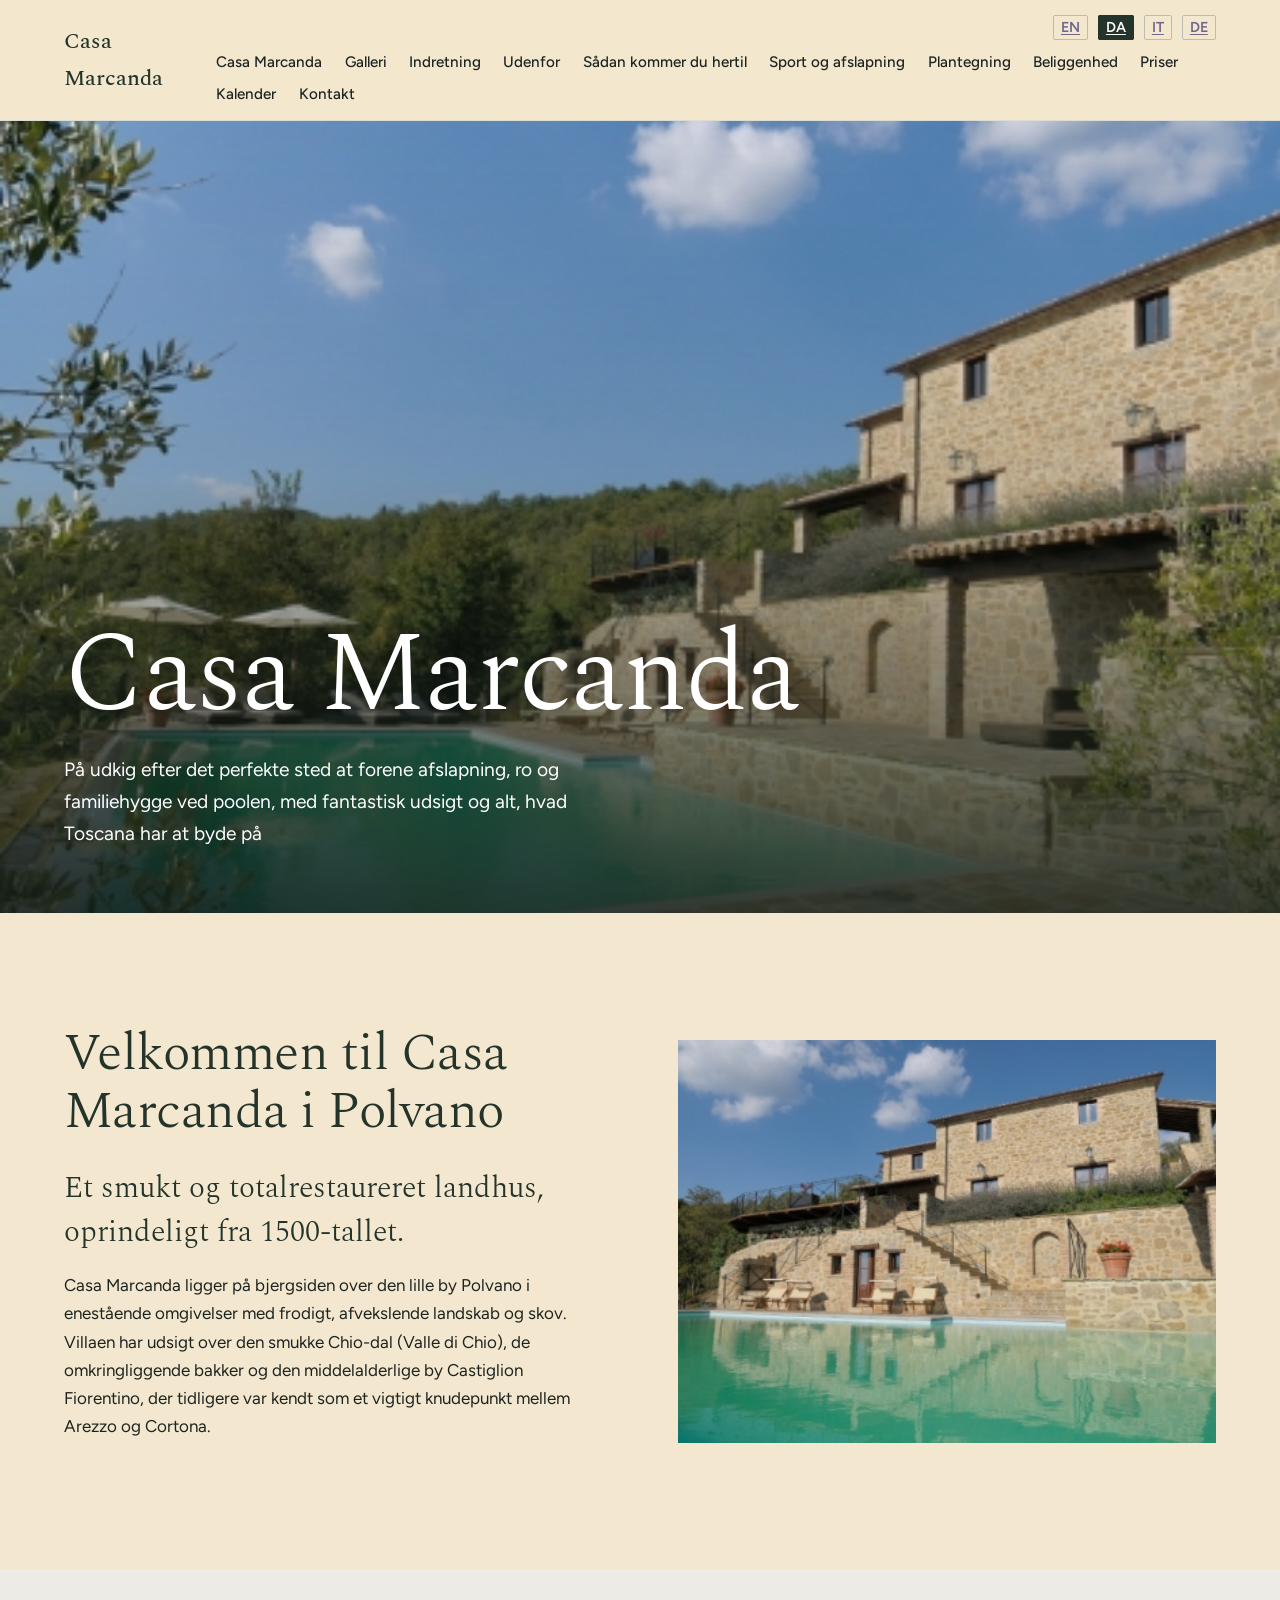
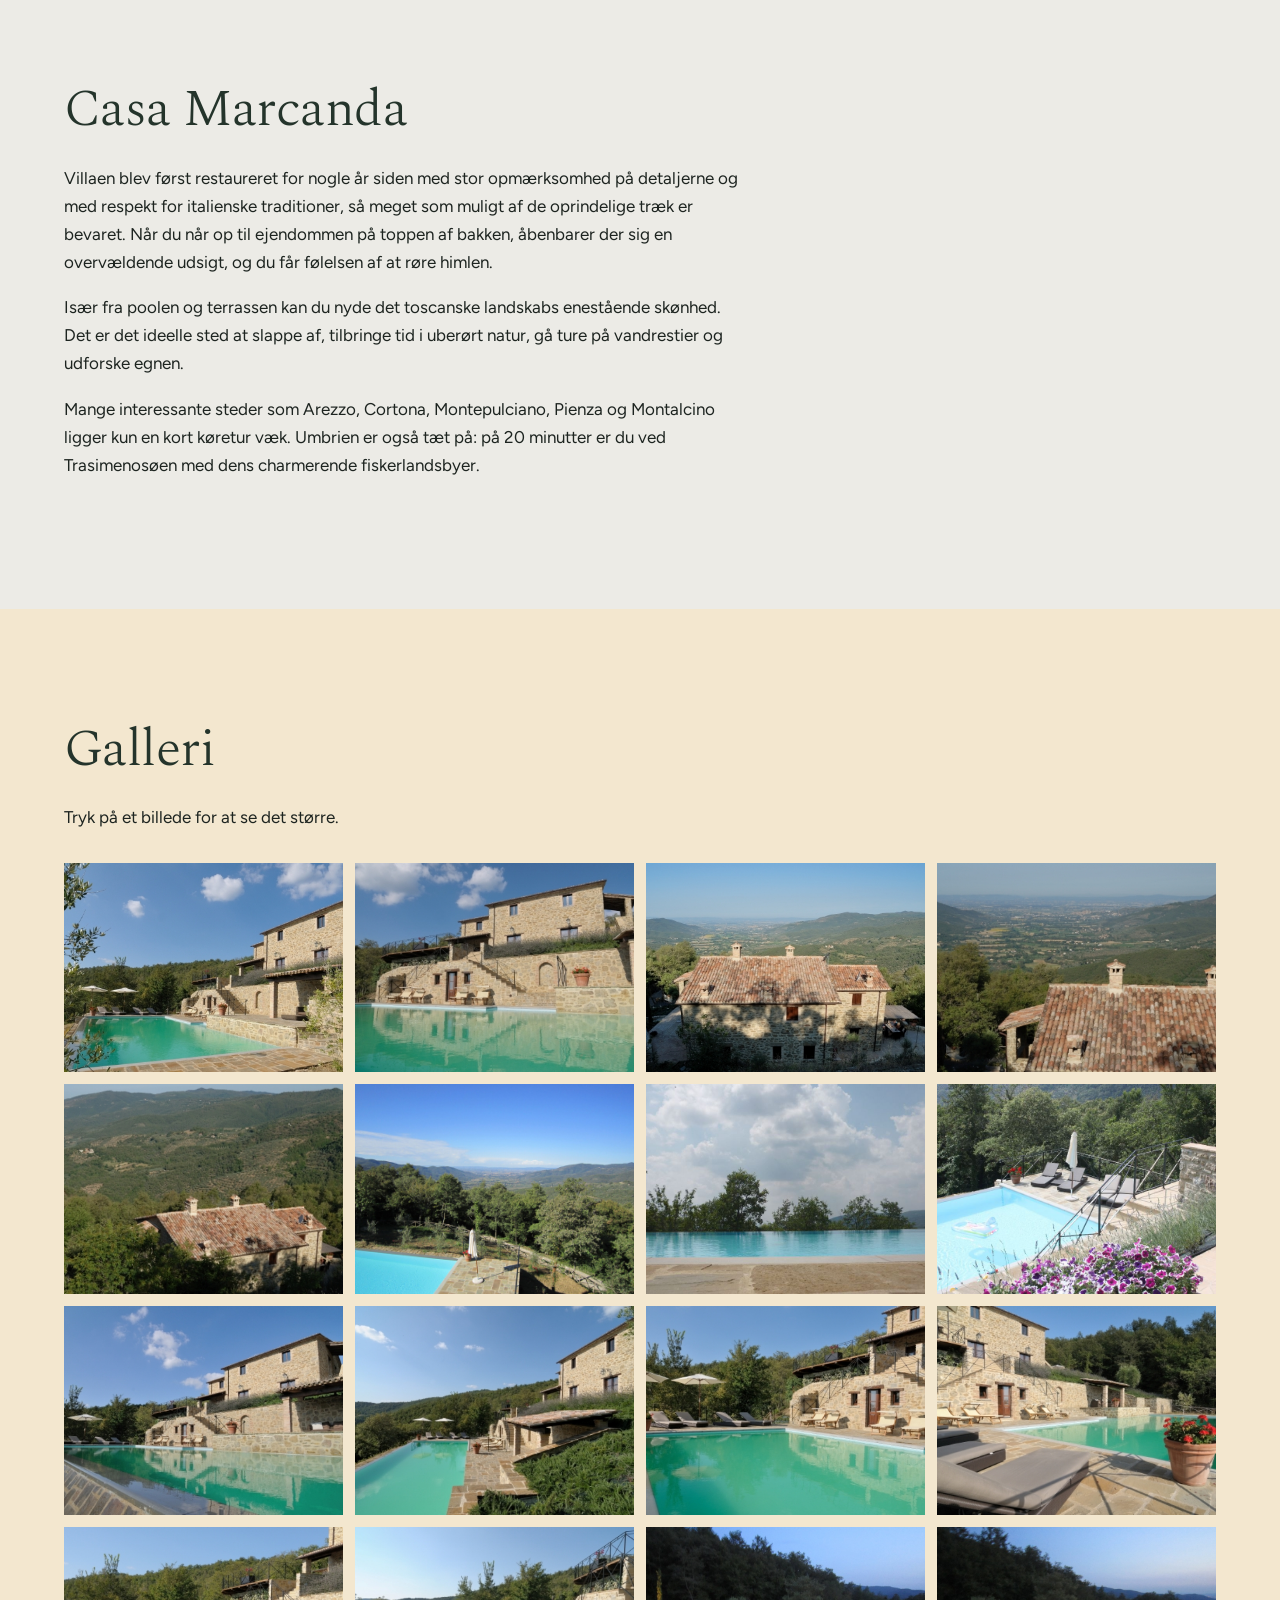
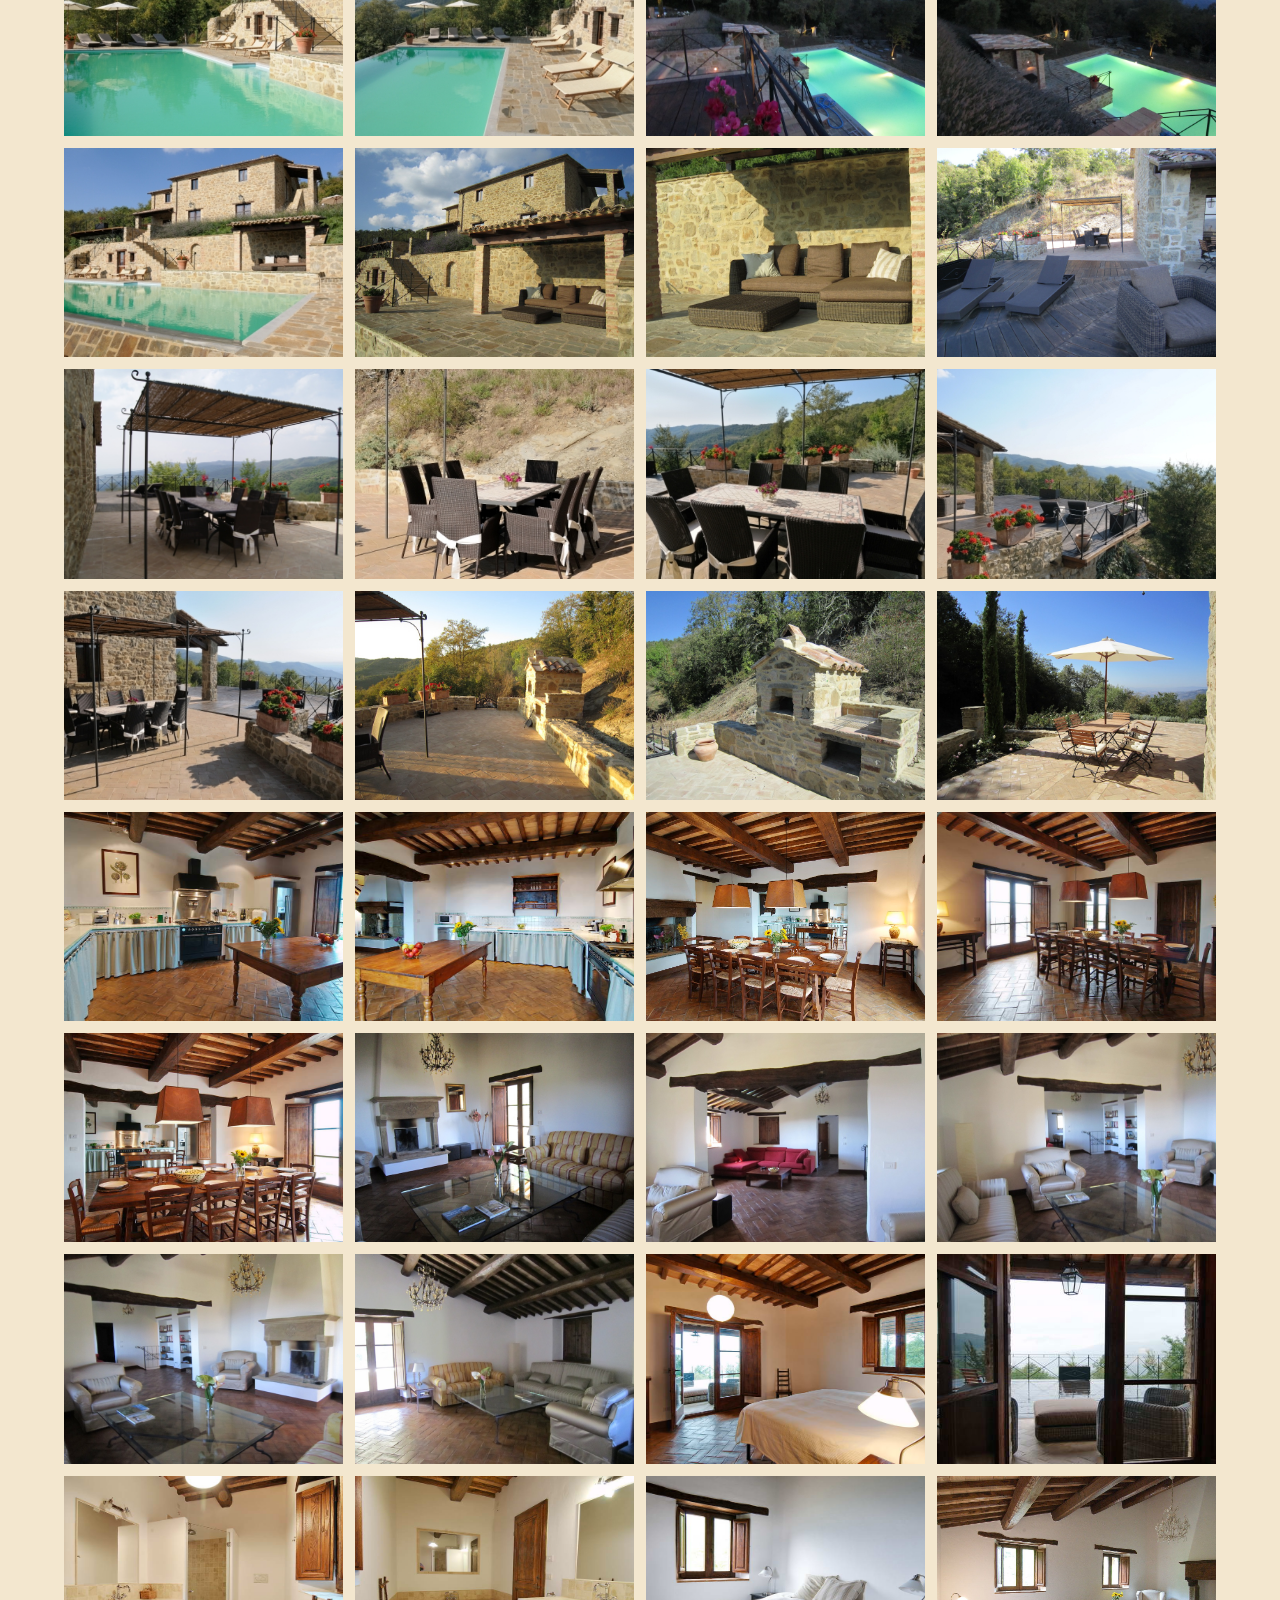
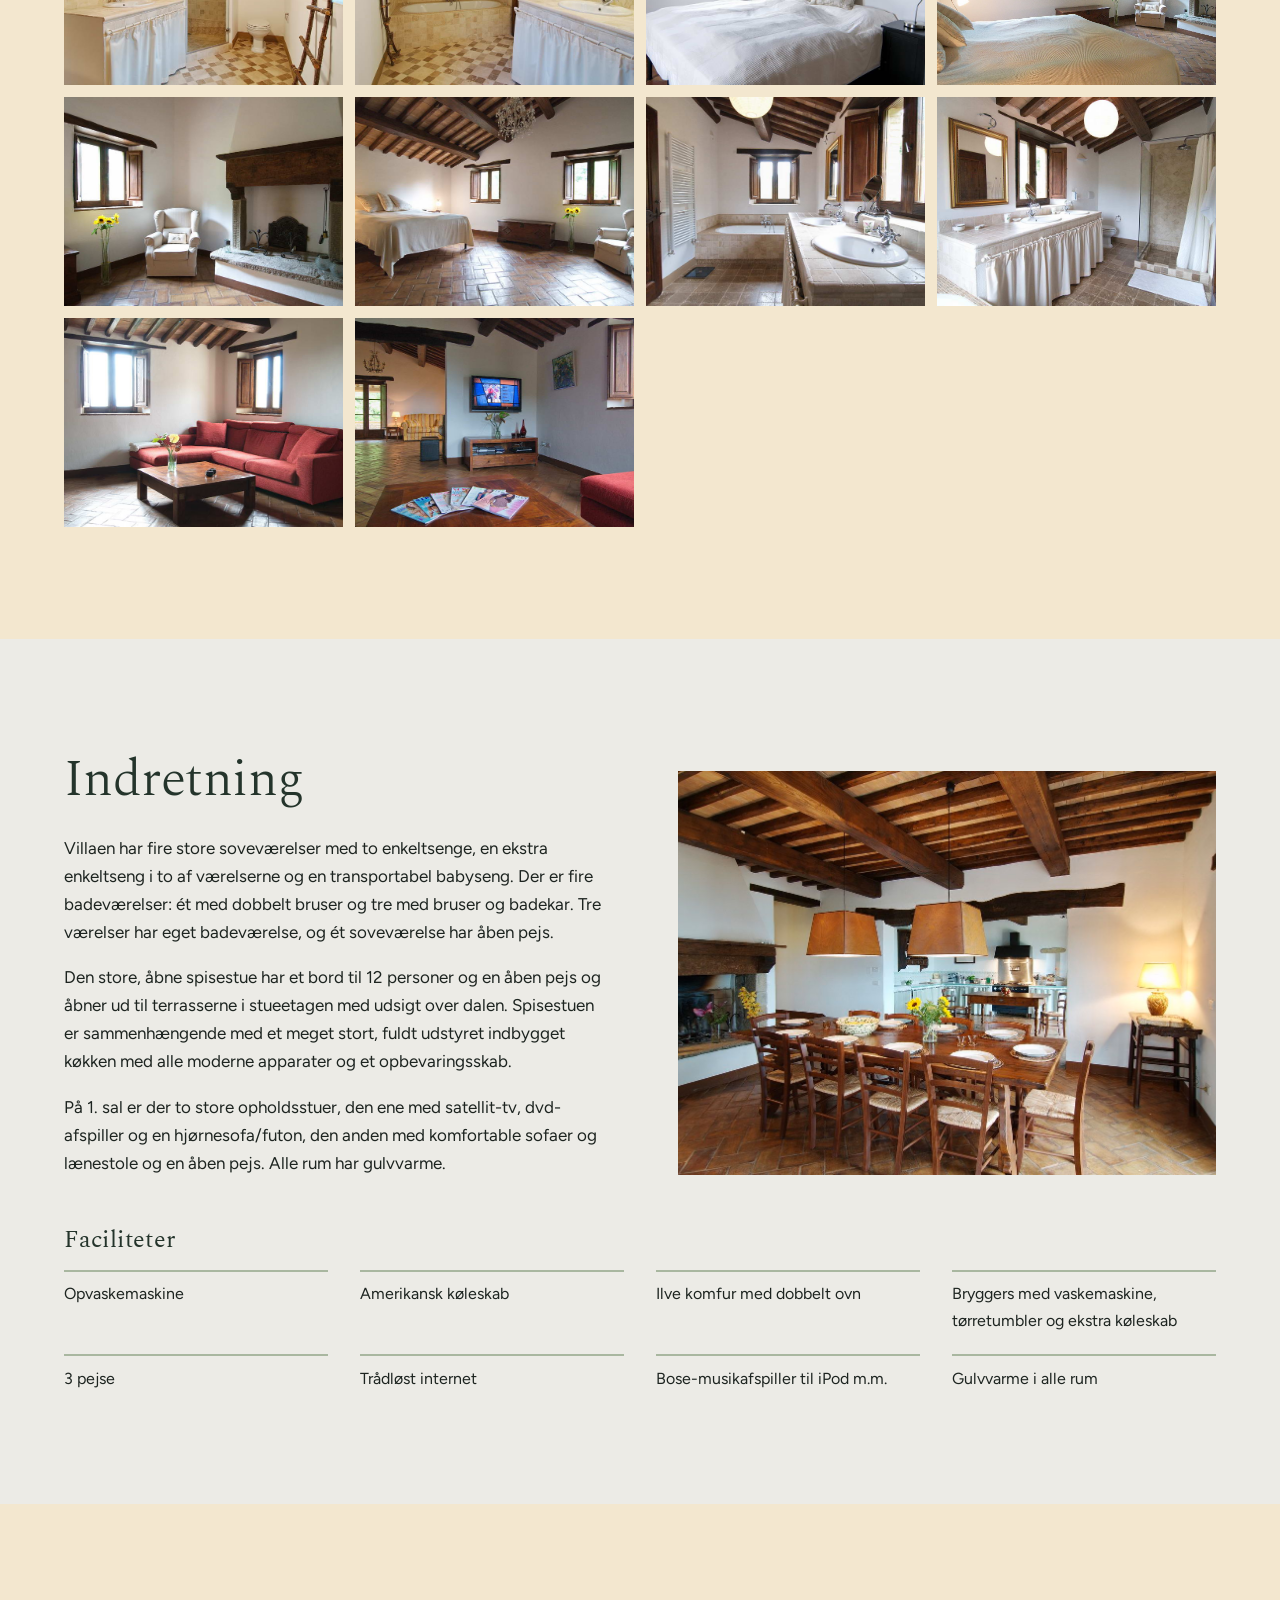
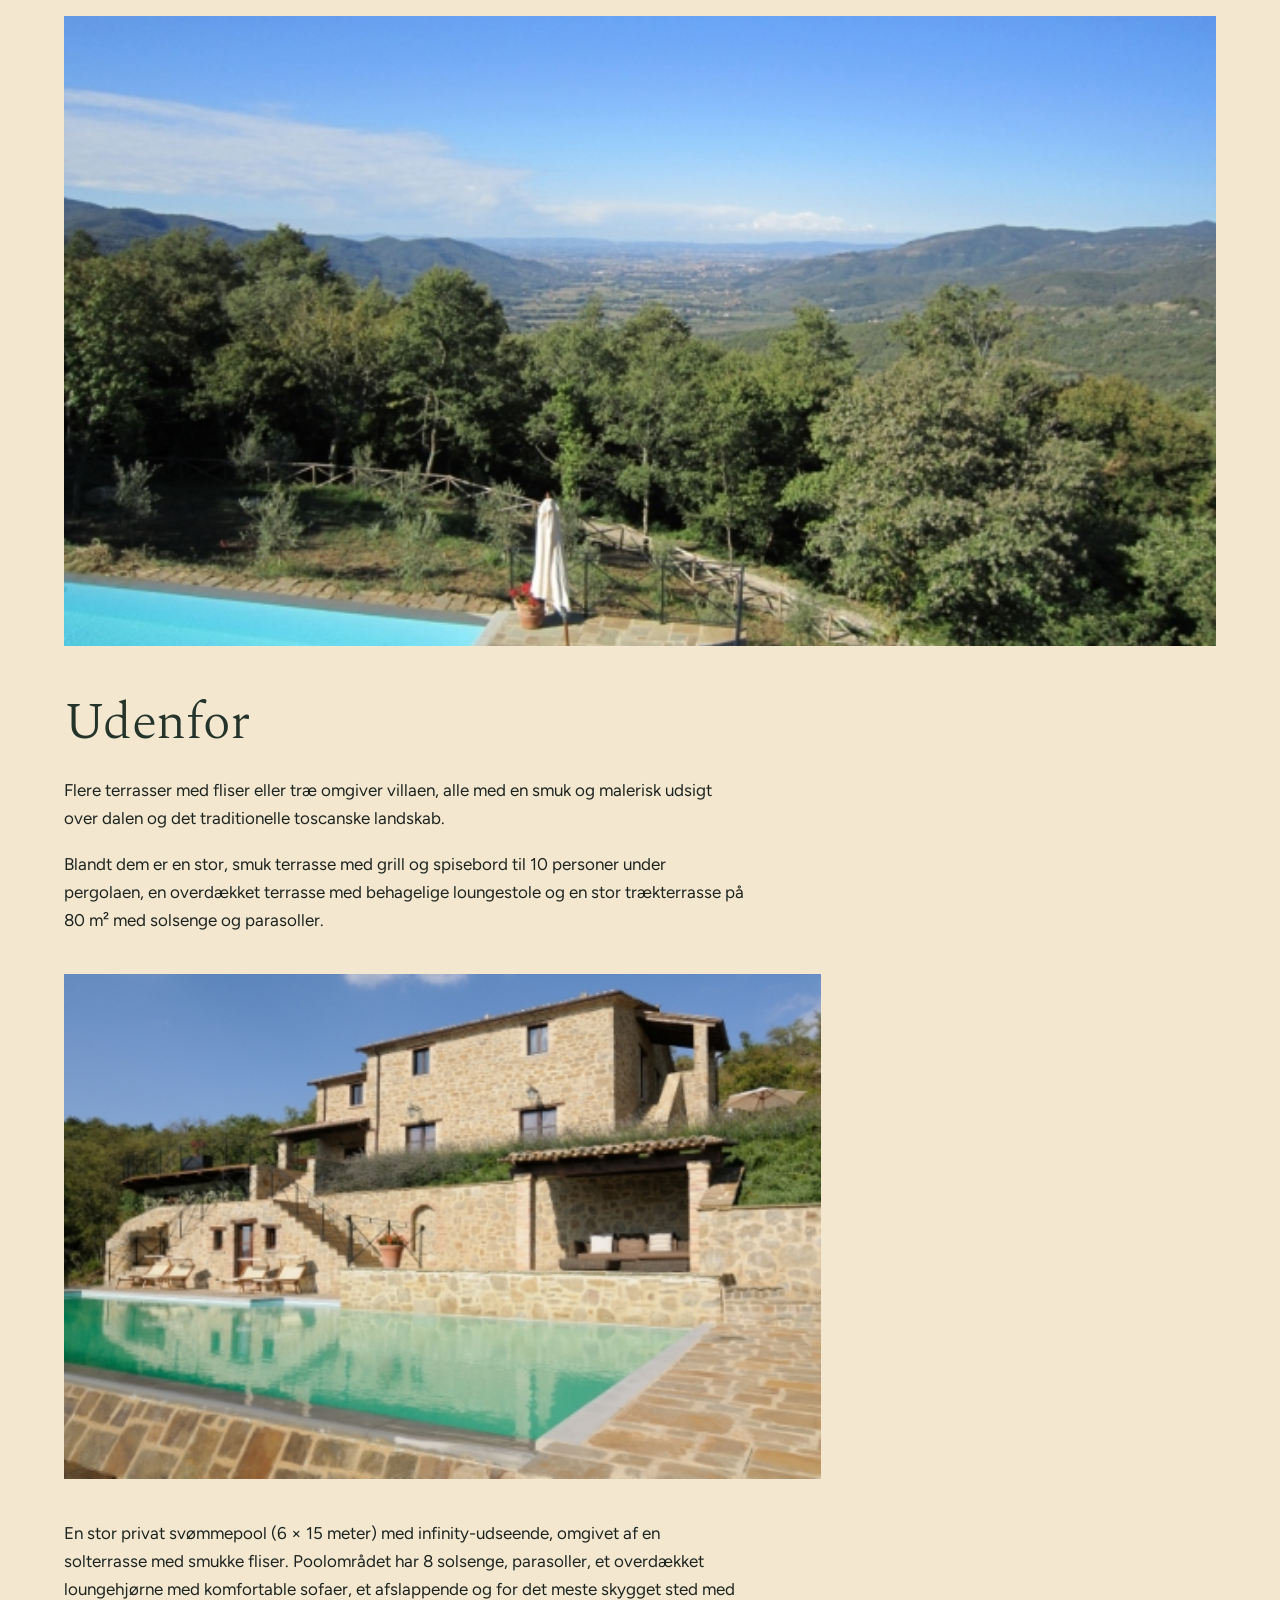
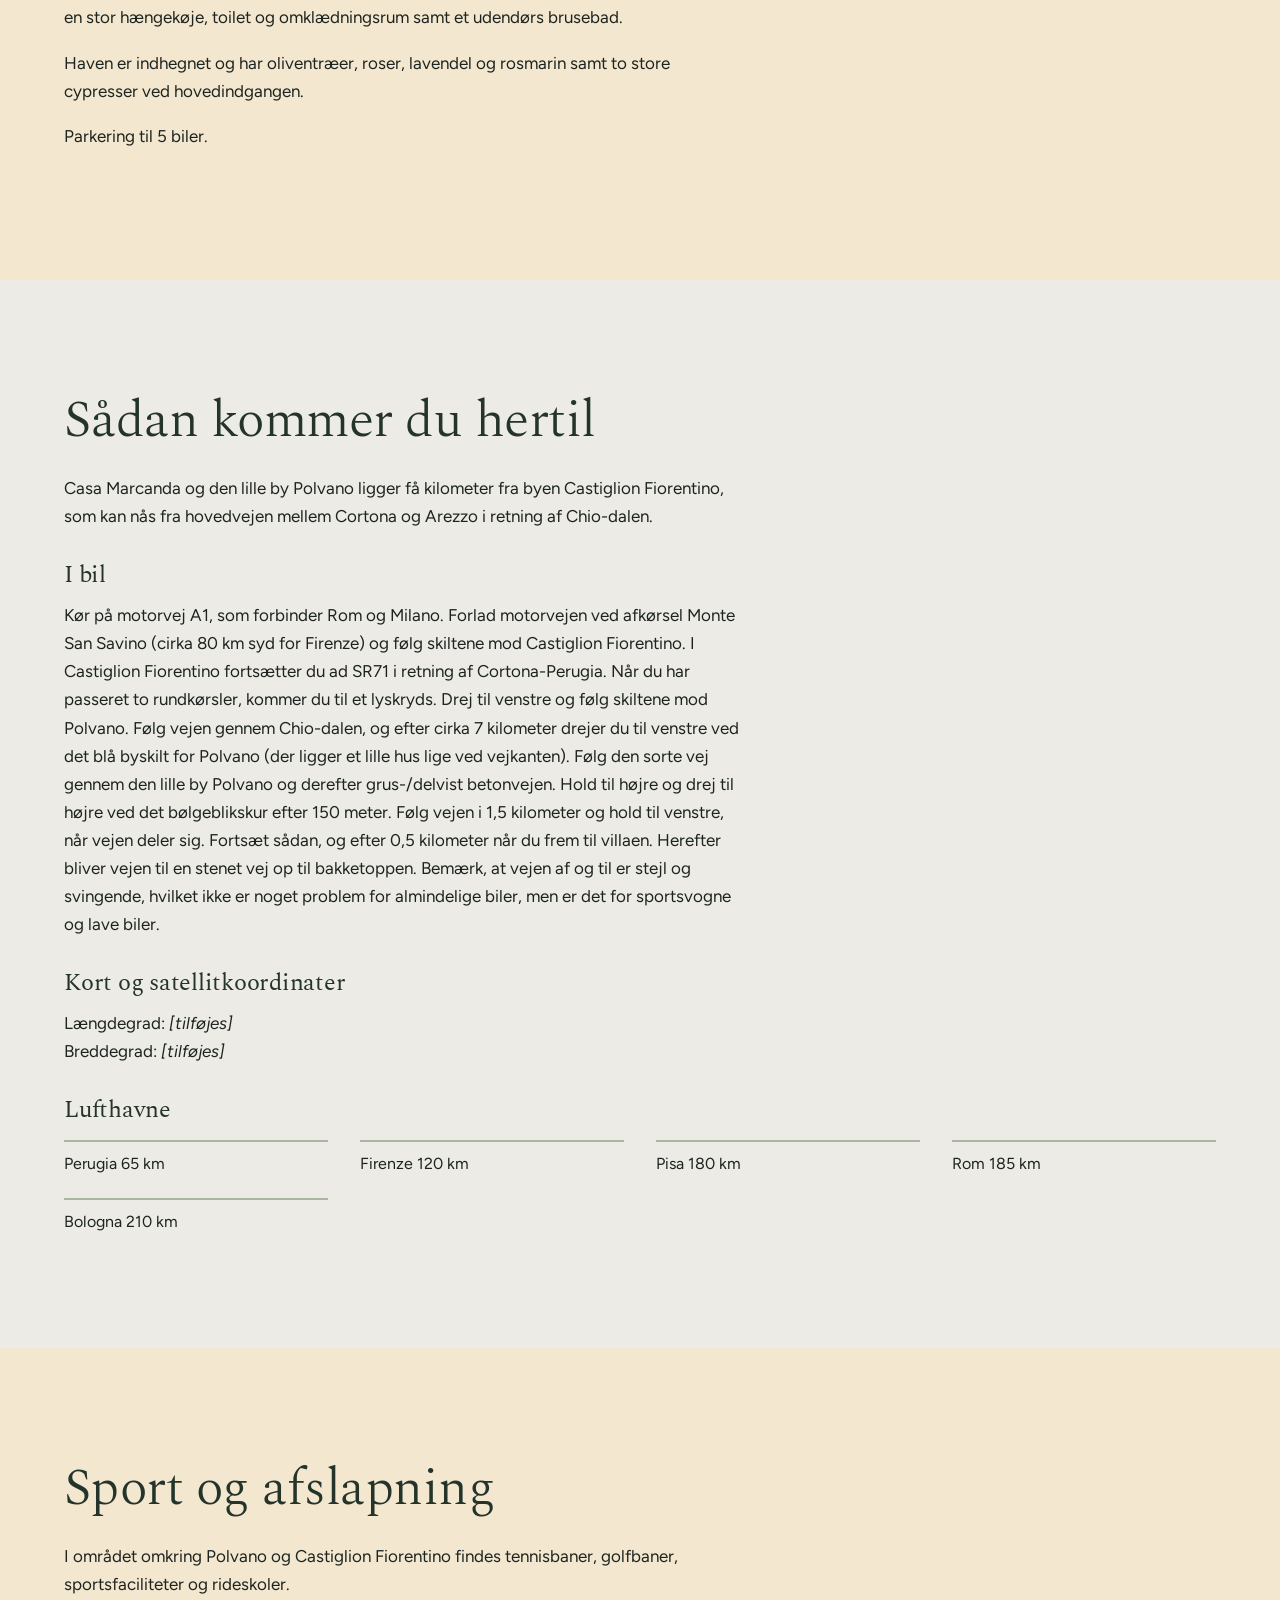
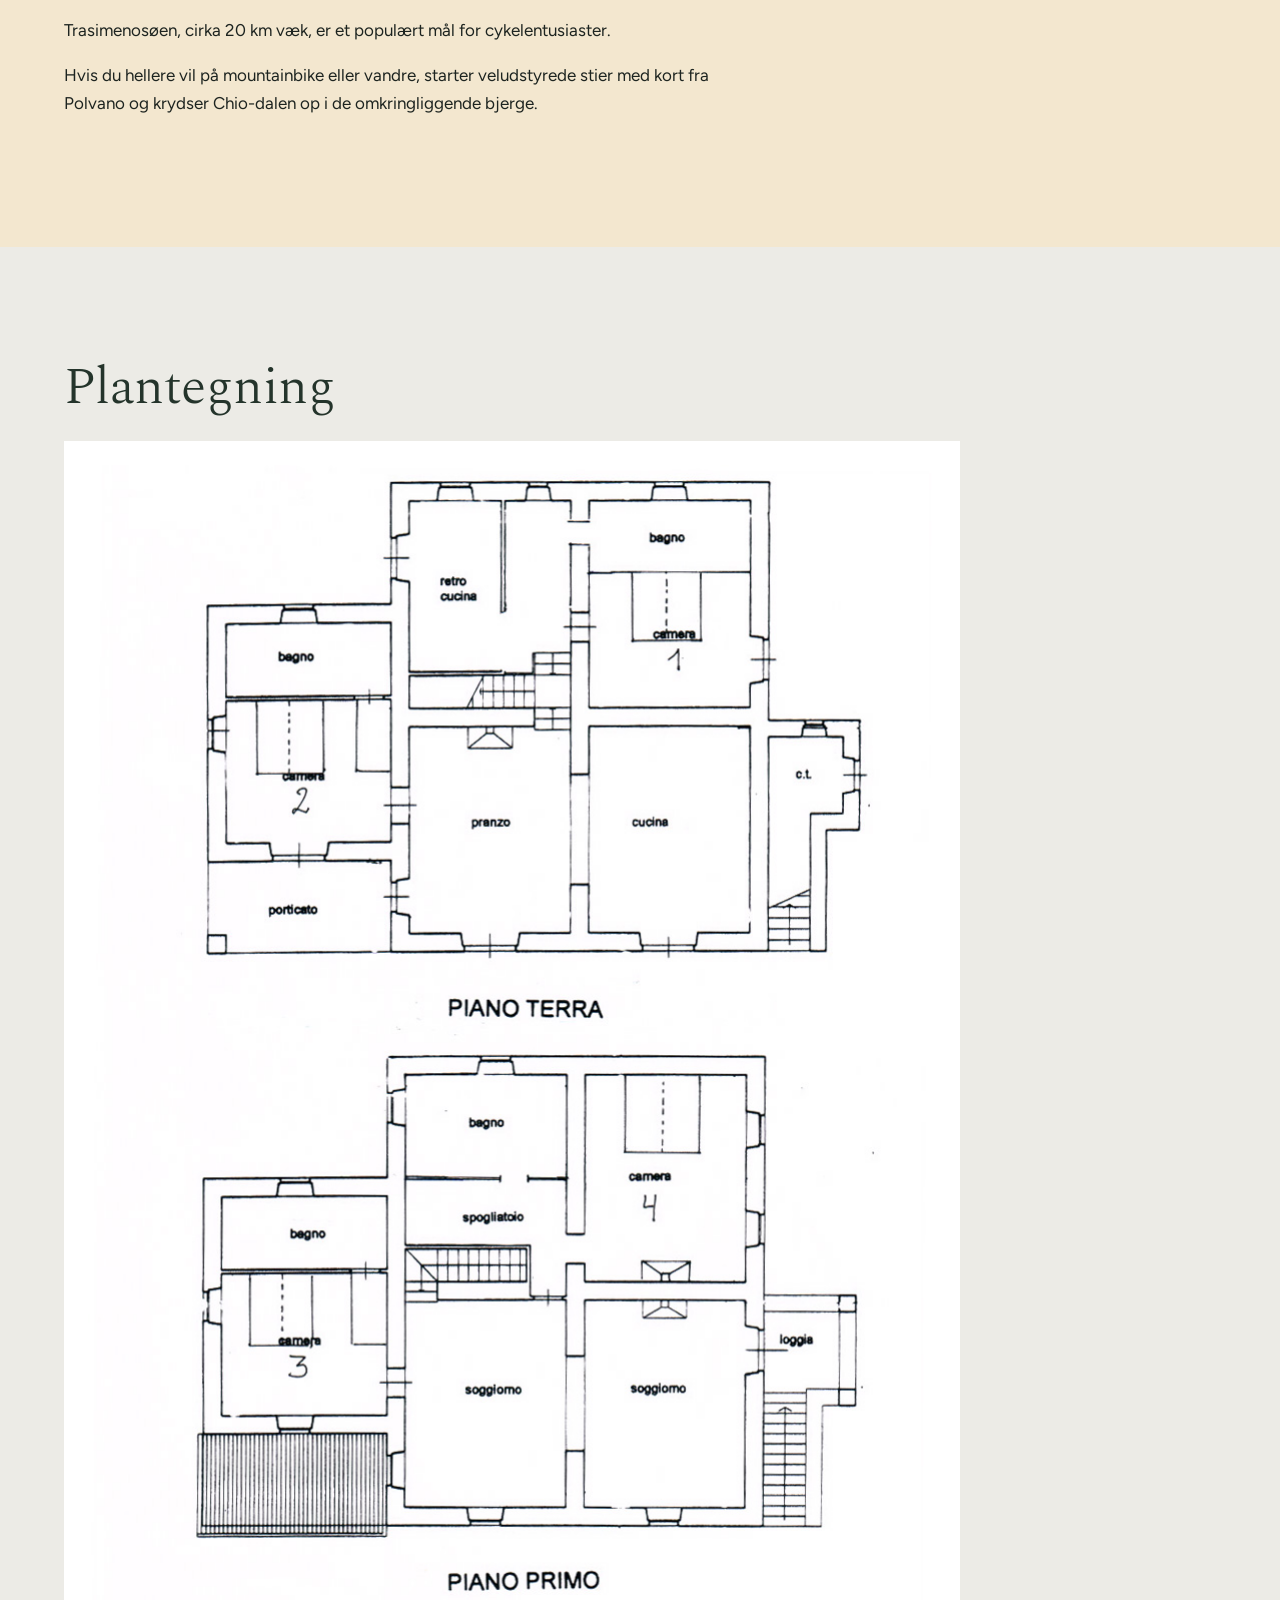
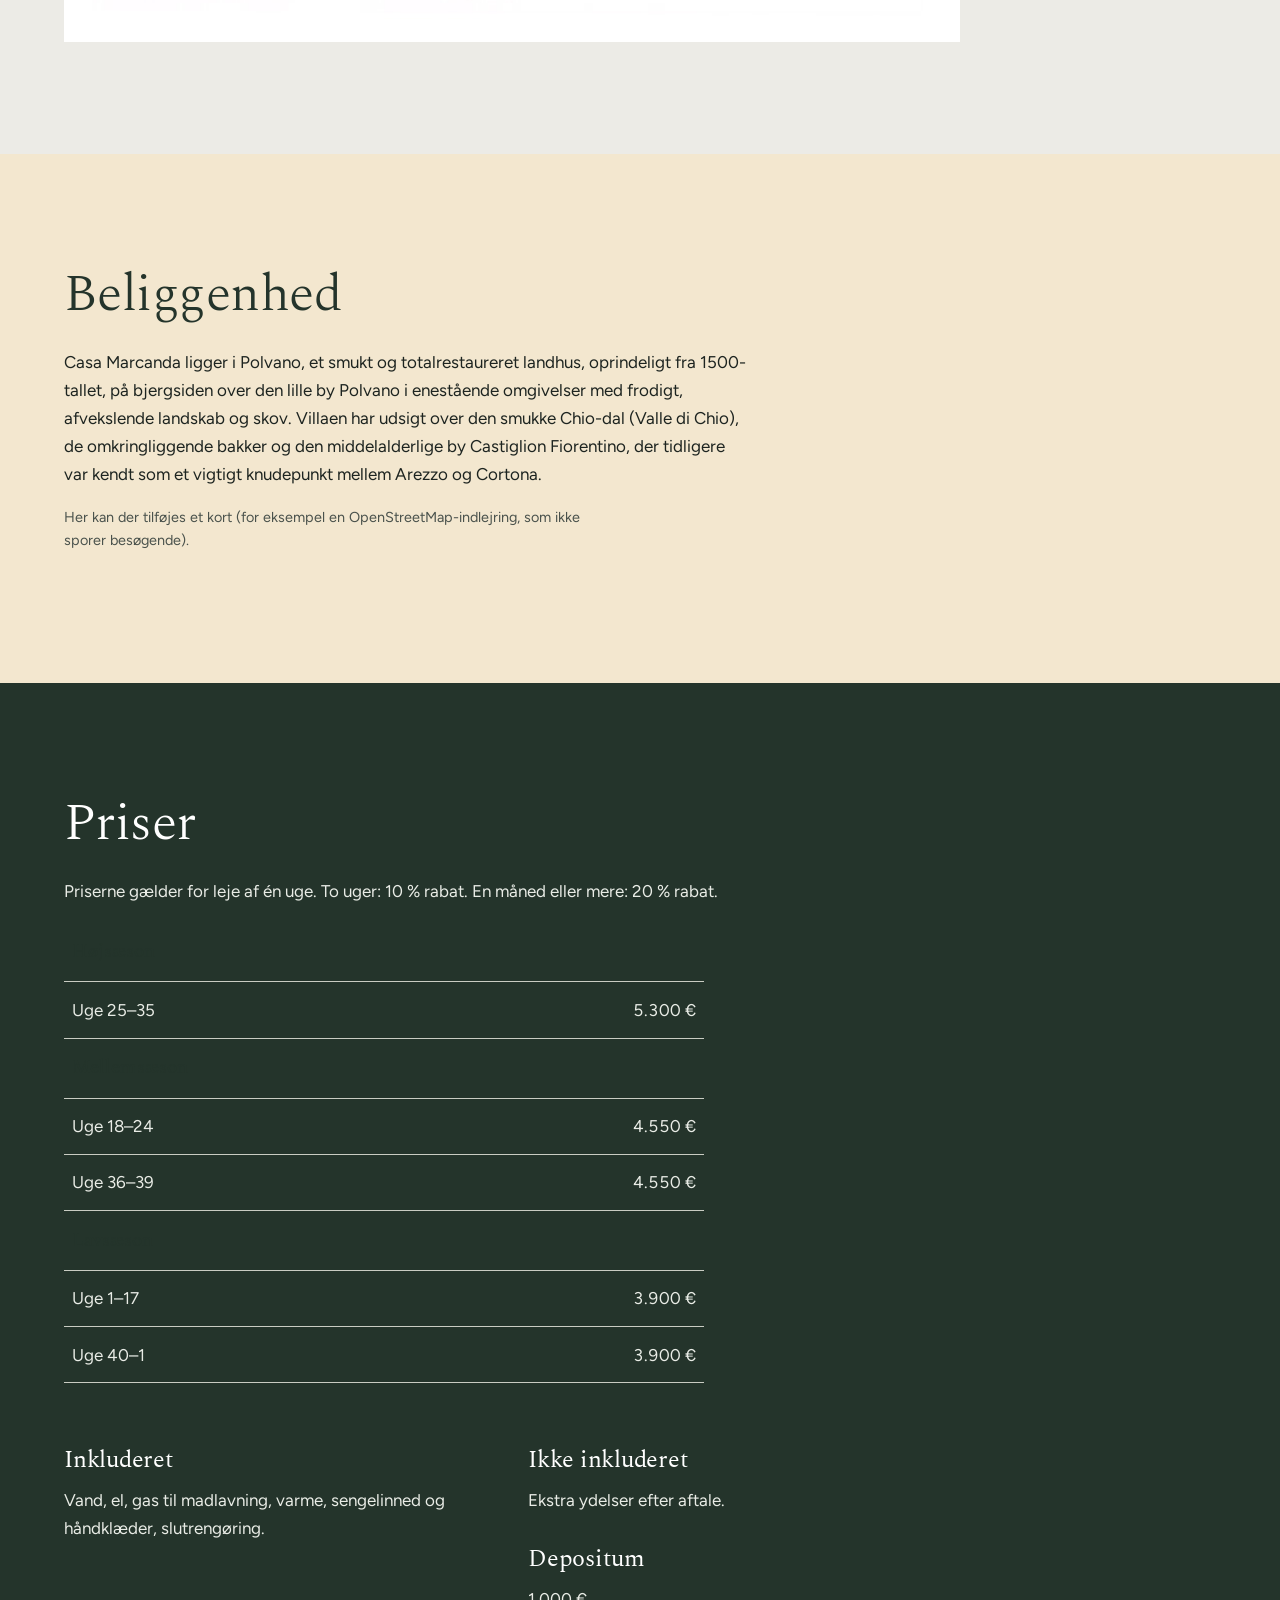
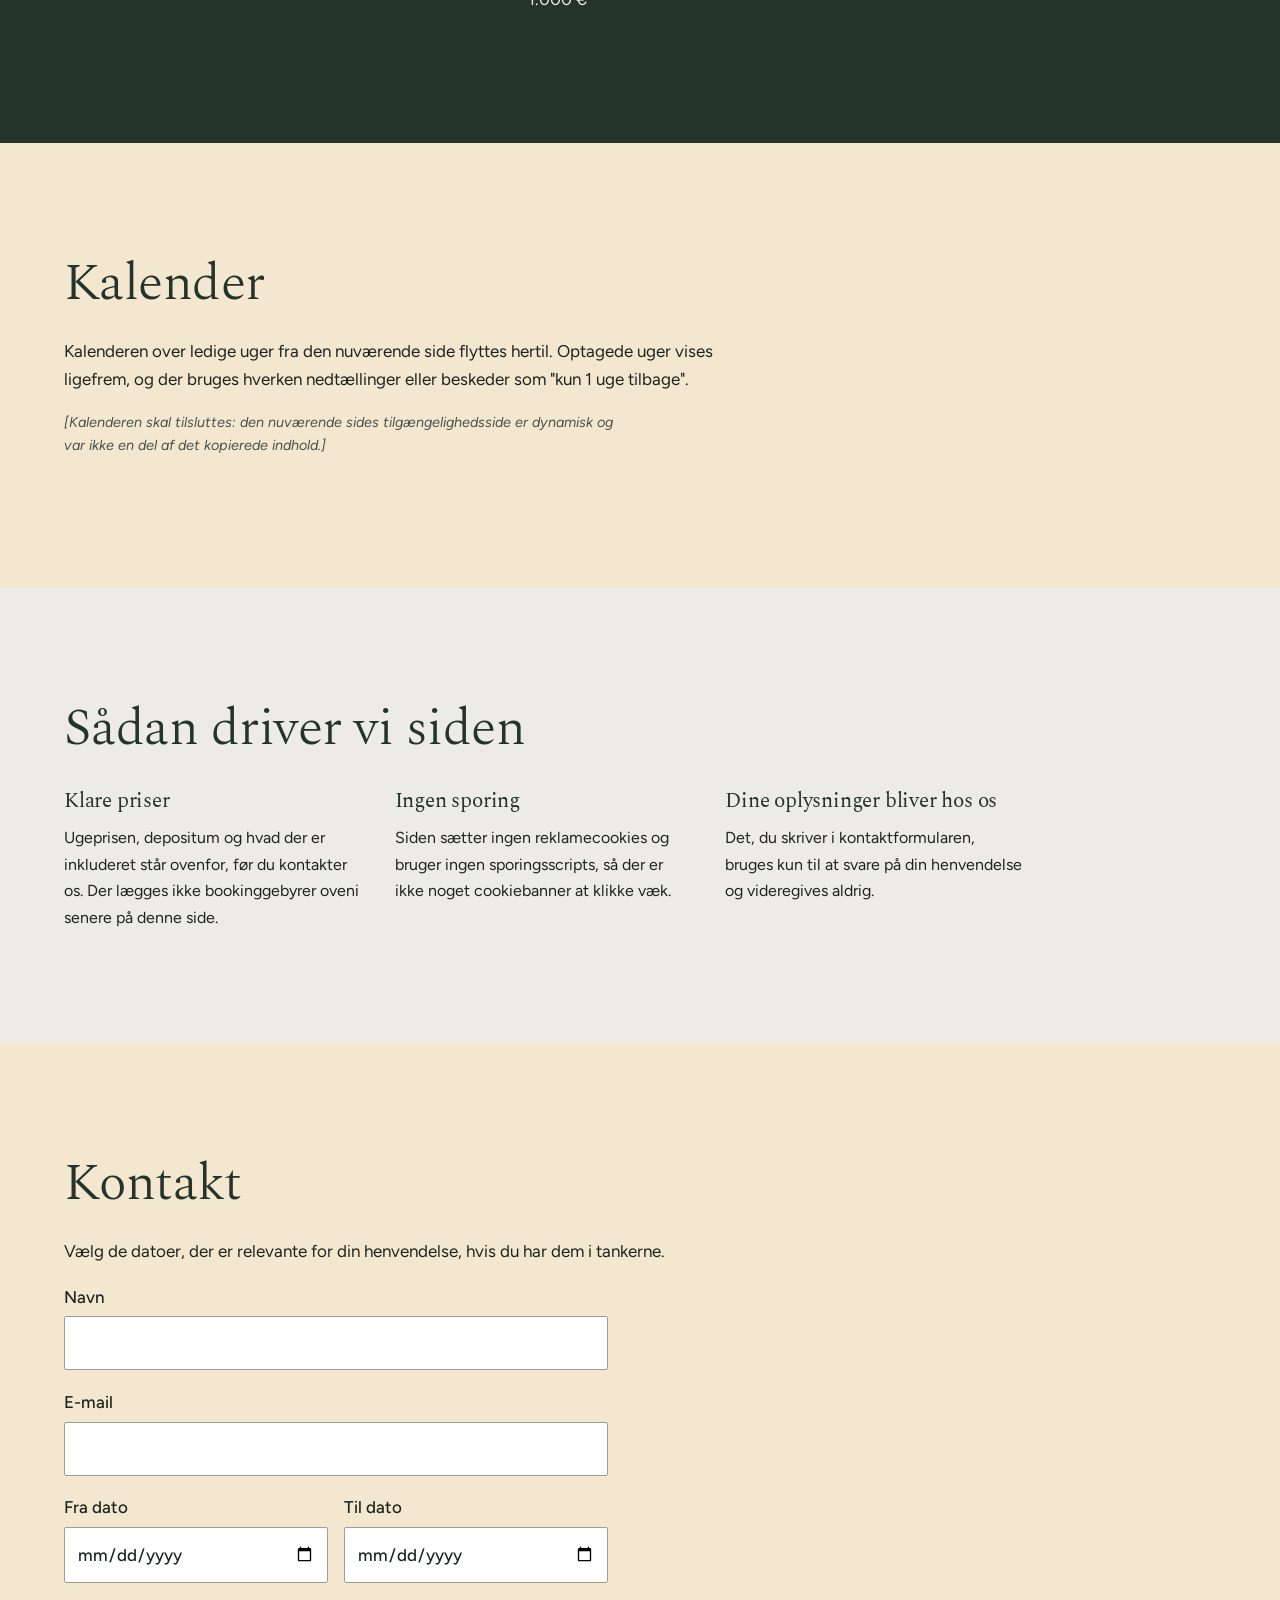
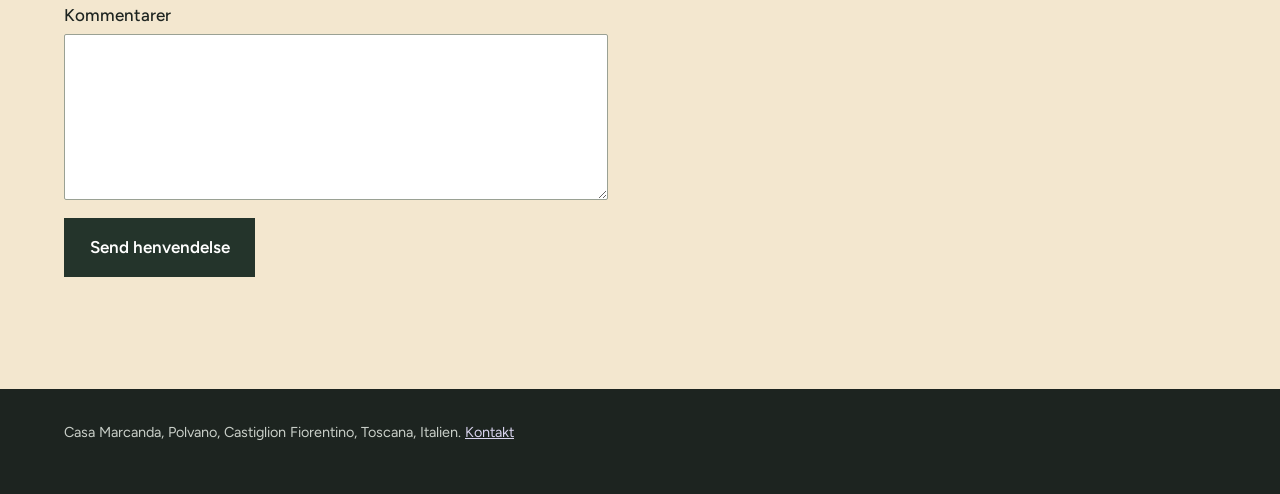
==== commit eb819013: "Keep browser title in English Co-authored-by: Copilot <223556219+Copilot@users.noreply.github.com>" ====
--- a/da/index.html
+++ b/da/index.html
@@ -3,7 +3,7 @@
 <head>
 <meta charset="utf-8">
 <meta name="viewport" content="width=device-width, initial-scale=1">
-<title>Casa Marcanda – en restaureret villa fra 1500-tallet i Toscana</title>
+<title>Casa Marcanda – a restored 16th-century villa in Tuscany</title>
 <meta name="description" content="Casa Marcanda i Polvano: et restaureret landhus fra 1500-tallet over Chio-dalen, med privat infinitypool og udsigt til Castiglion Fiorentino.">
 <link rel="alternate" hreflang="en" href="../index.html">
 <link rel="alternate" hreflang="da" href="../da/">
@@ -187,7 +187,7 @@
   <section id="contact">
     <h2>Kontakt</h2>
     <p>Vælg de datoer, der er relevante for din henvendelse, hvis du har dem i tankerne.</p>
-    <form action="mailto:INDSÆT-EMAIL@EKSEMPEL.COM" method="post" enctype="text/plain">
+    <form action="mailto:udlejning@sheick.dk" method="post" enctype="text/plain">
       <label>Navn <input name="name" autocomplete="name" required></label>
       <label>E-mail <input type="email" name="email" autocomplete="email" required></label>
       <div class="dates">
--- a/assets/style.css
+++ b/assets/style.css
@@ -1,5 +1,5 @@
 :root{
-  --cypress:#24342B; --lavender:#6F668C; --stone:#ECEBE6; --sage:#A9B7A0; --ink:#1D2420; --paper:#FAFAF8;
+  --cypress:#24342B; --lavender:#6F668C; --stone:#ECEBE6; --sage:#A9B7A0; --ink:#1D2420; --paper:#F3E7CF;
   --serif:'Spectral',Georgia,'Times New Roman',serif;
   --sans:'Figtree',system-ui,-apple-system,'Segoe UI',sans-serif;
   --pad:clamp(1.25rem,5vw,4rem);
@@ -17,7 +17,7 @@
 p{max-width:62ch;margin-bottom:1.1rem}
 
 /* header */
-header{position:sticky;top:0;z-index:20;background:rgba(250,250,248,.94);backdrop-filter:blur(8px);border-bottom:1px solid #dcdcd4}
+header{position:sticky;top:0;z-index:20;background:rgba(243,231,207,.94);backdrop-filter:blur(8px);border-bottom:1px solid #dcdcd4}
 .bar{display:flex;align-items:center;justify-content:space-between;gap:1rem;padding:.8rem var(--pad)}
 .brand{font-family:var(--serif);font-size:1.4rem;color:var(--cypress);text-decoration:none;font-weight:500}
 nav ul{display:flex;flex-wrap:wrap;gap:.25rem 1.4rem;list-style:none;padding:0}
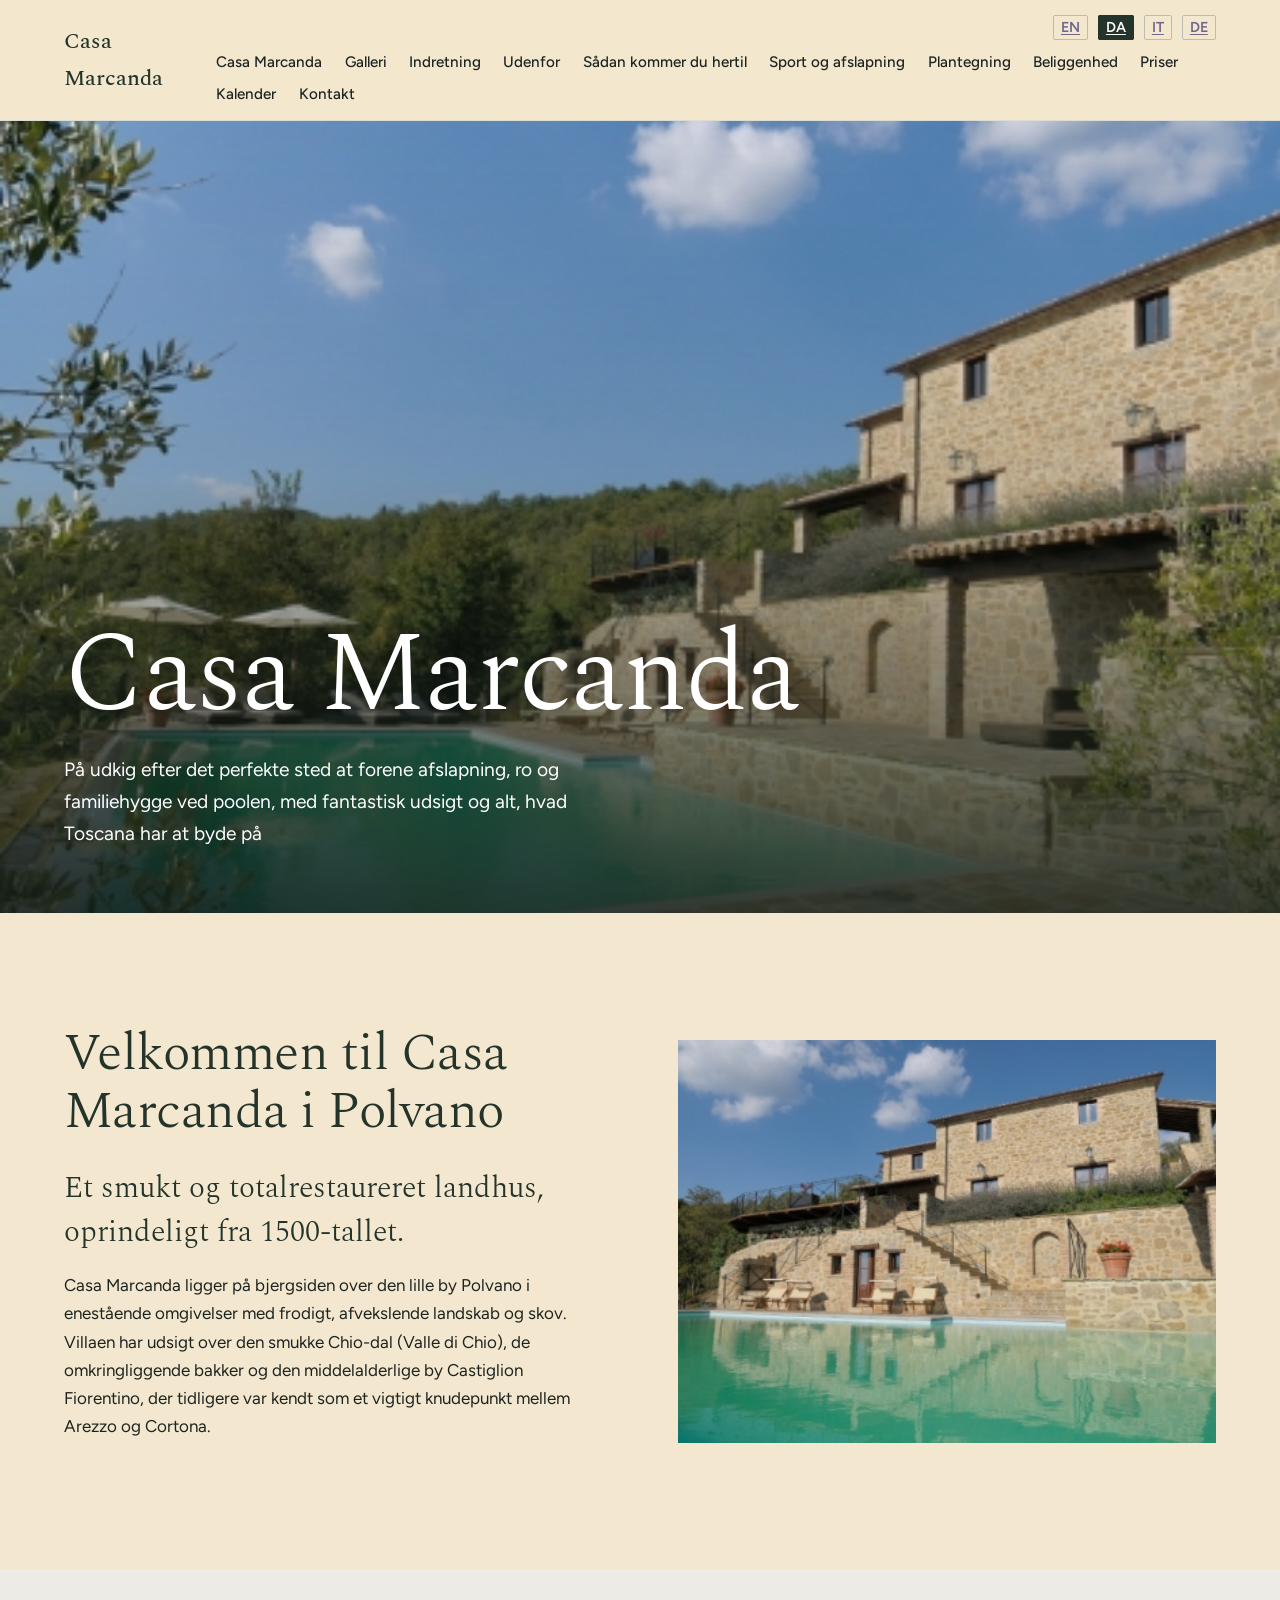
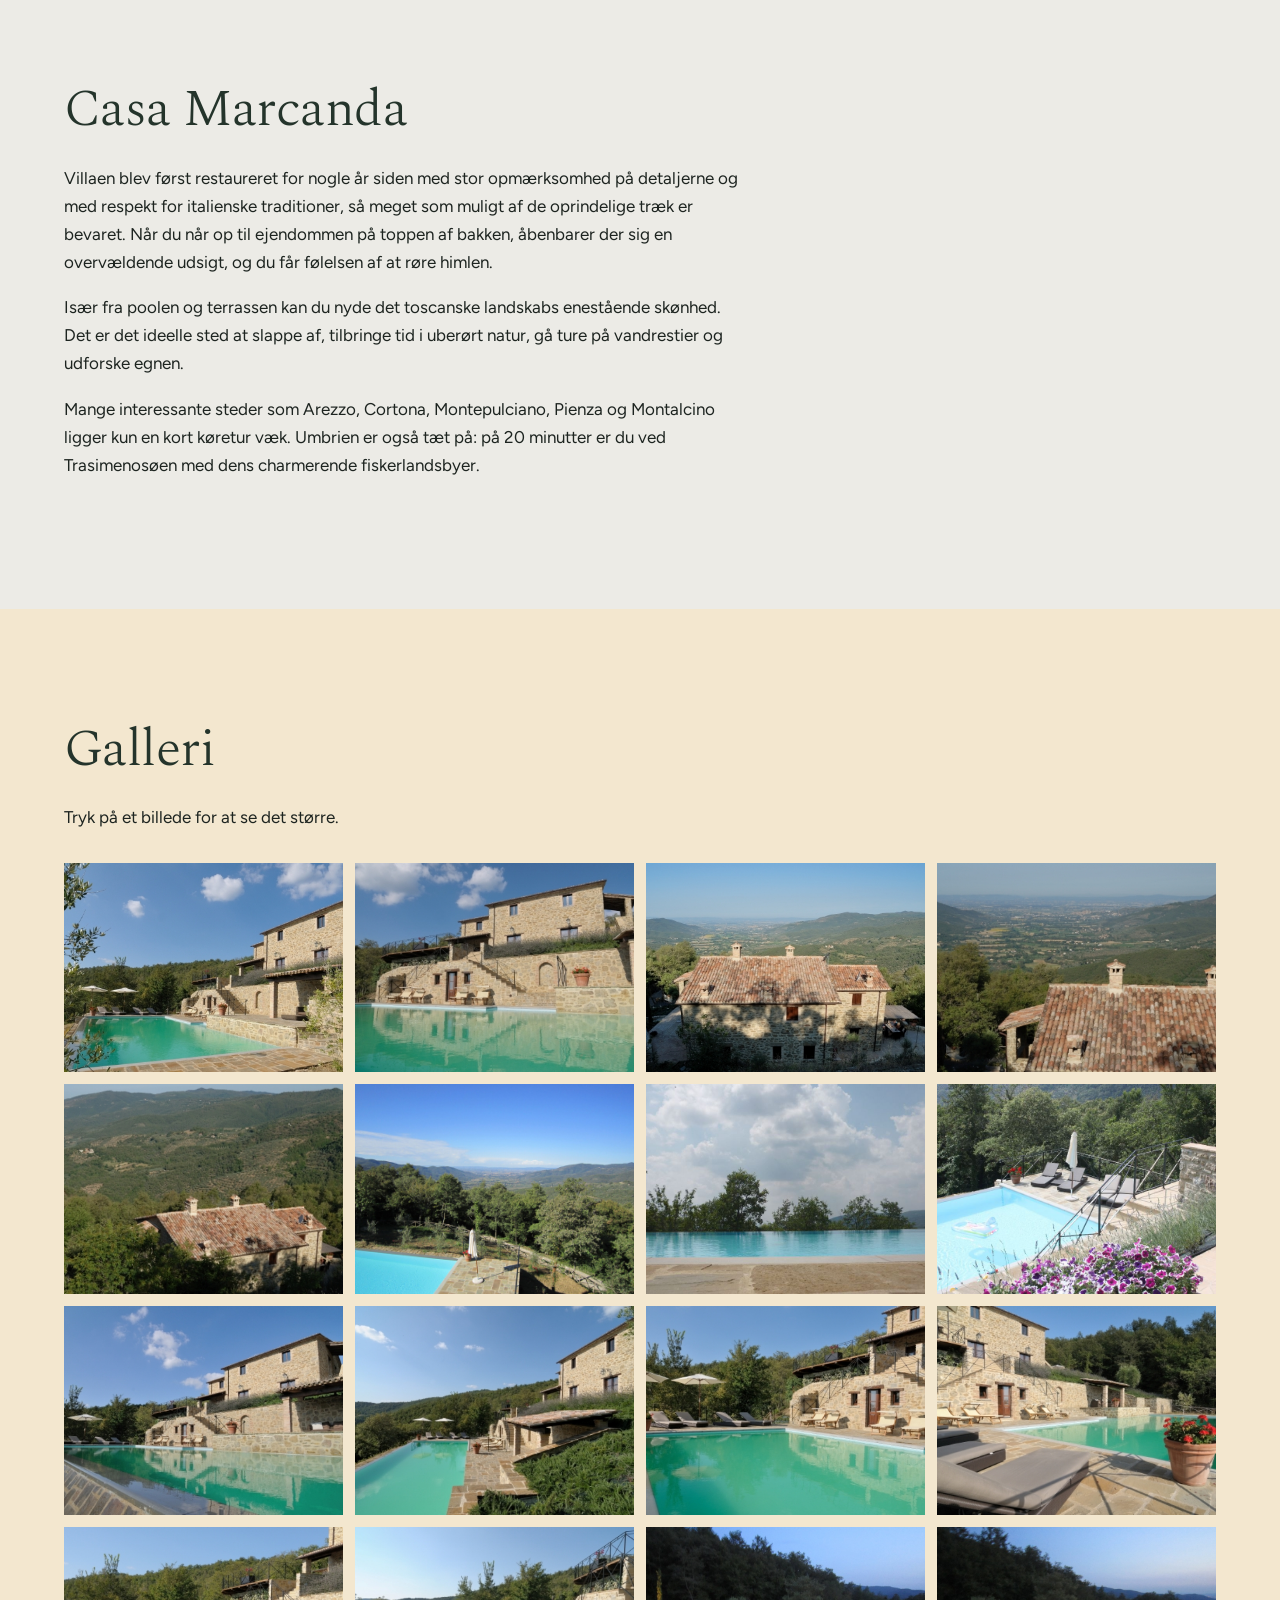
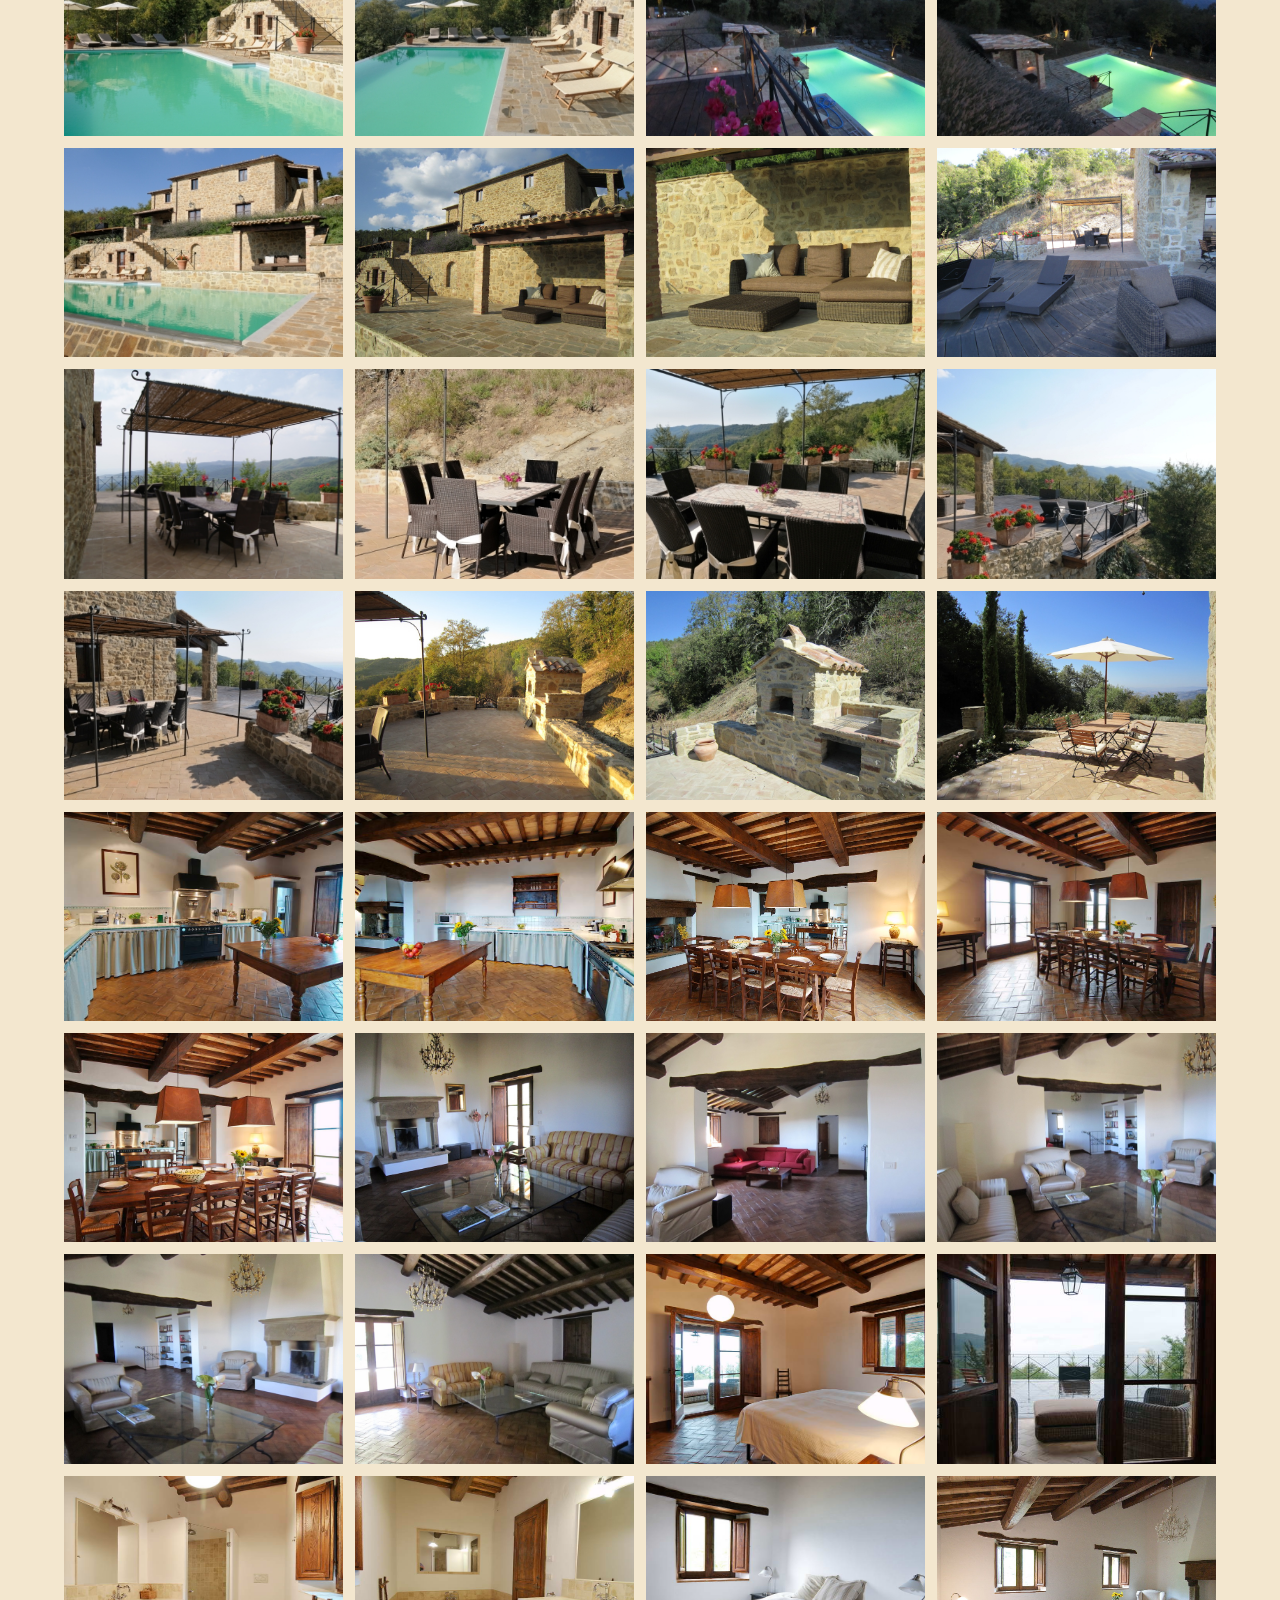
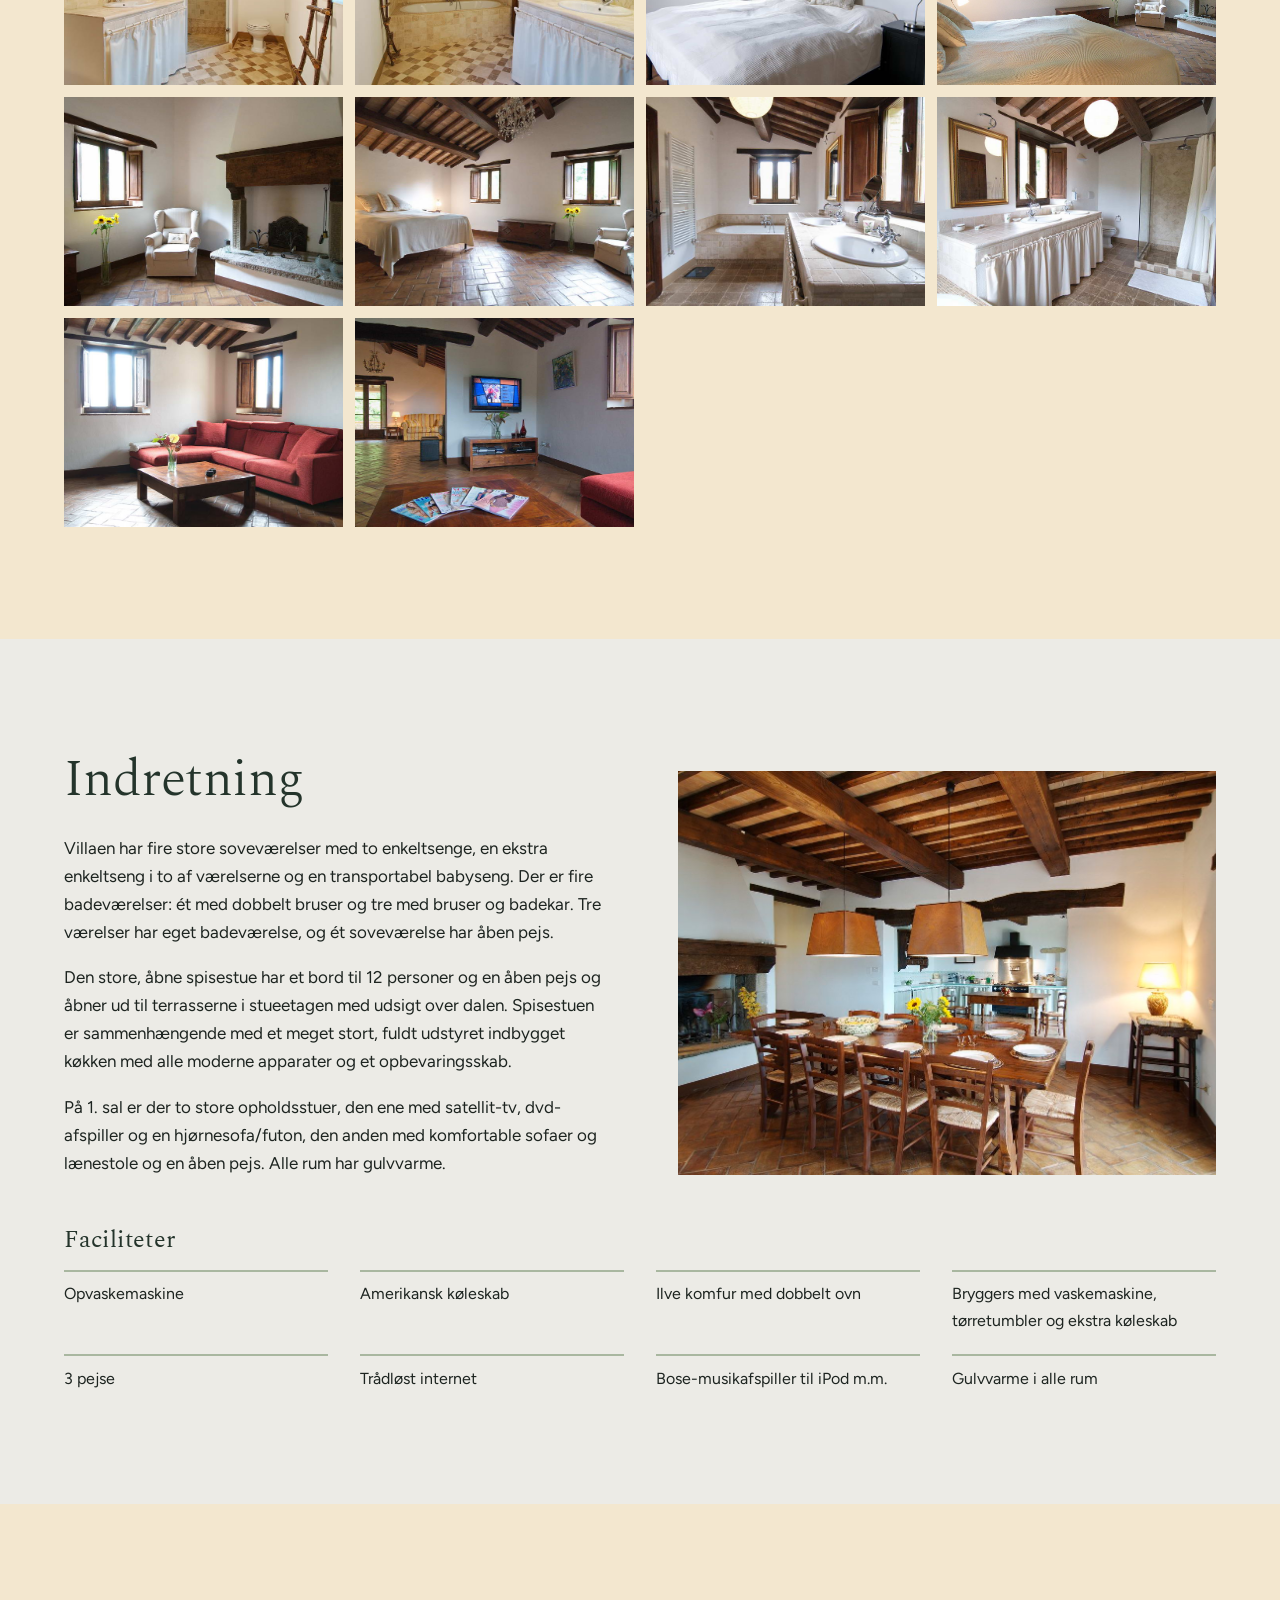
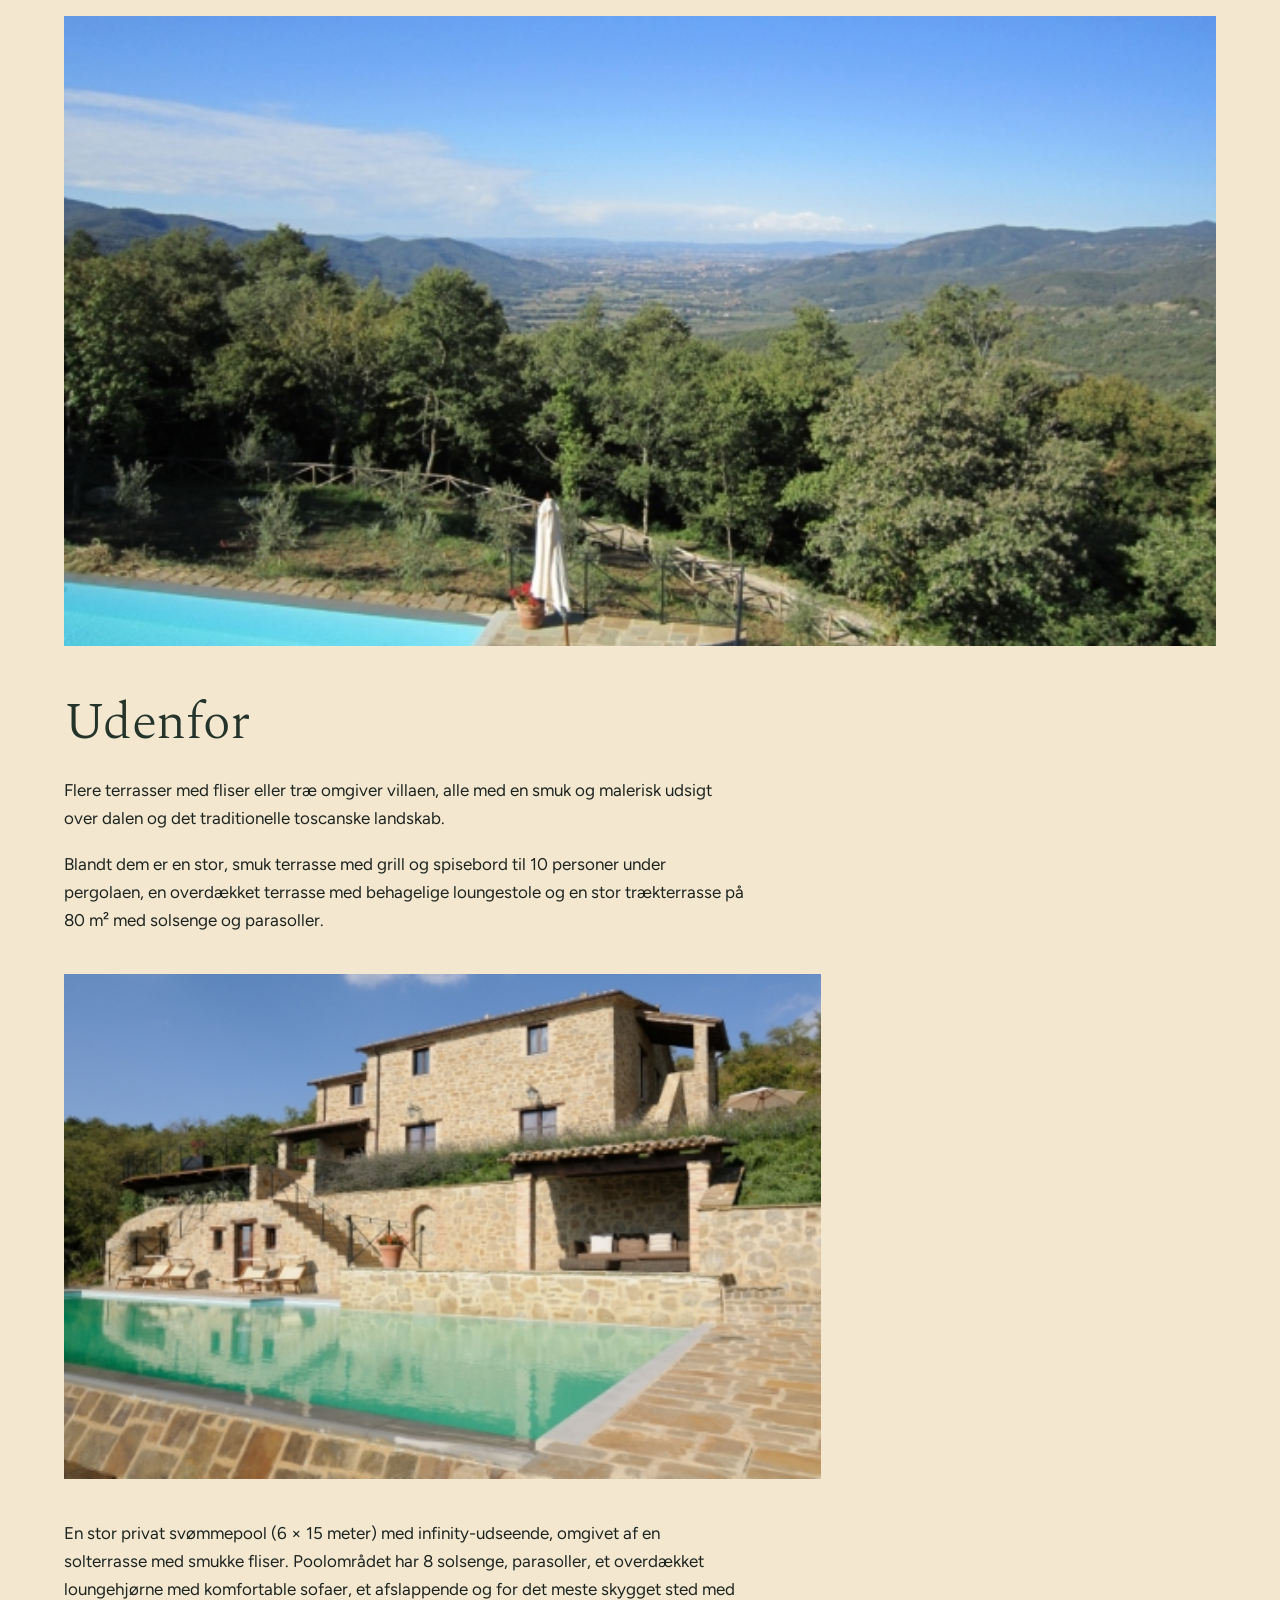
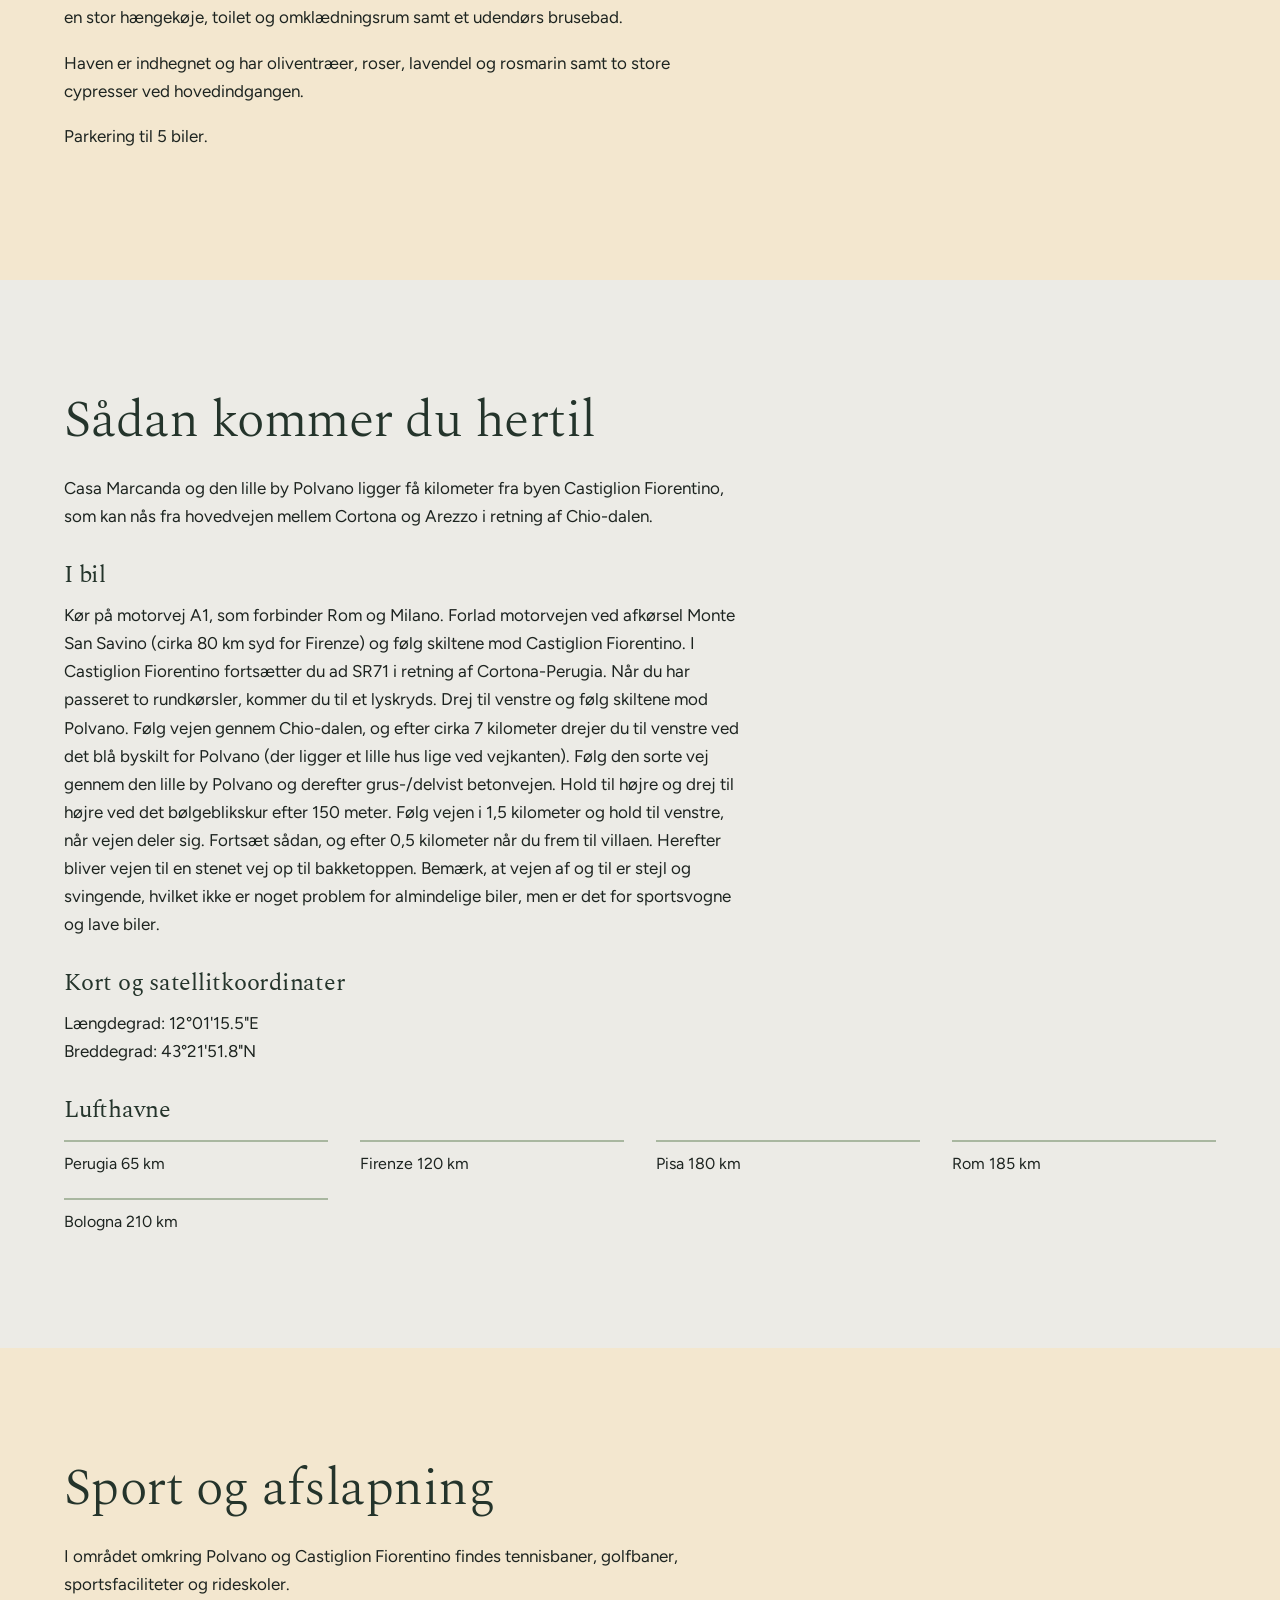
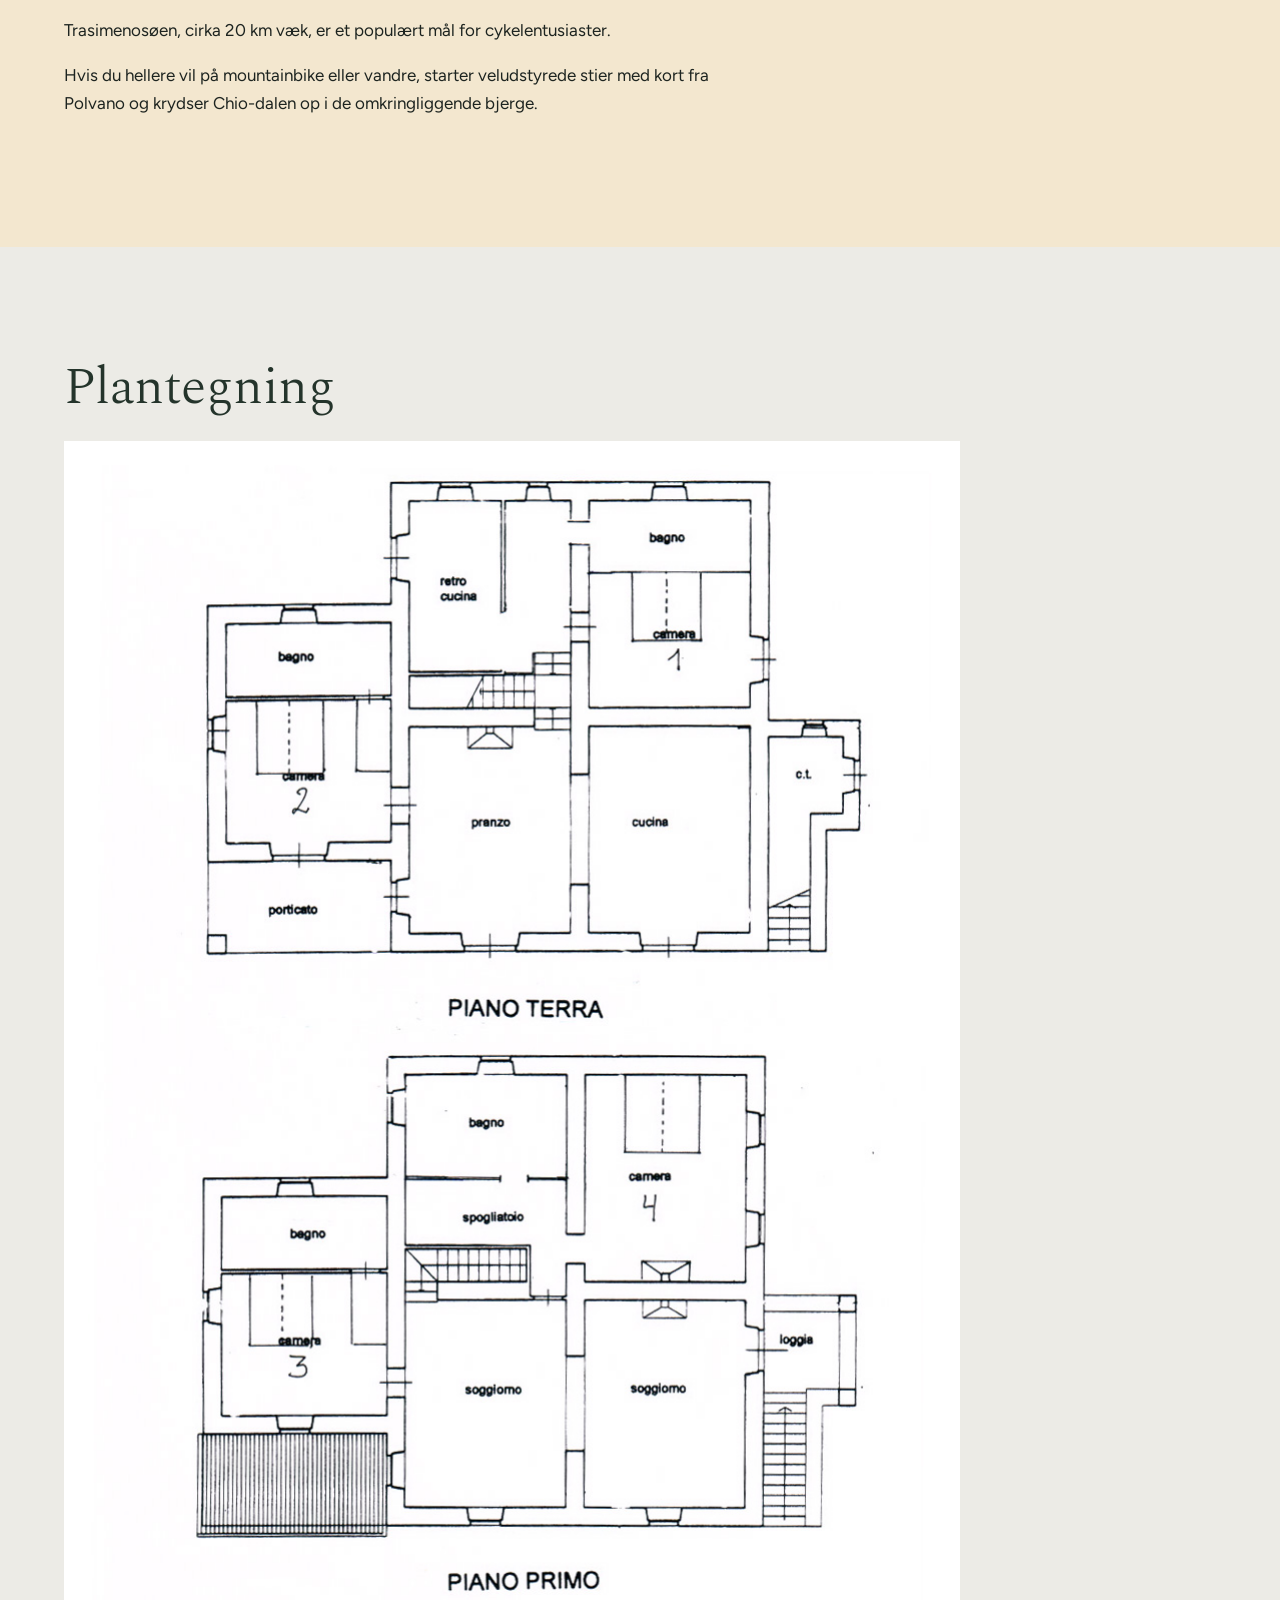
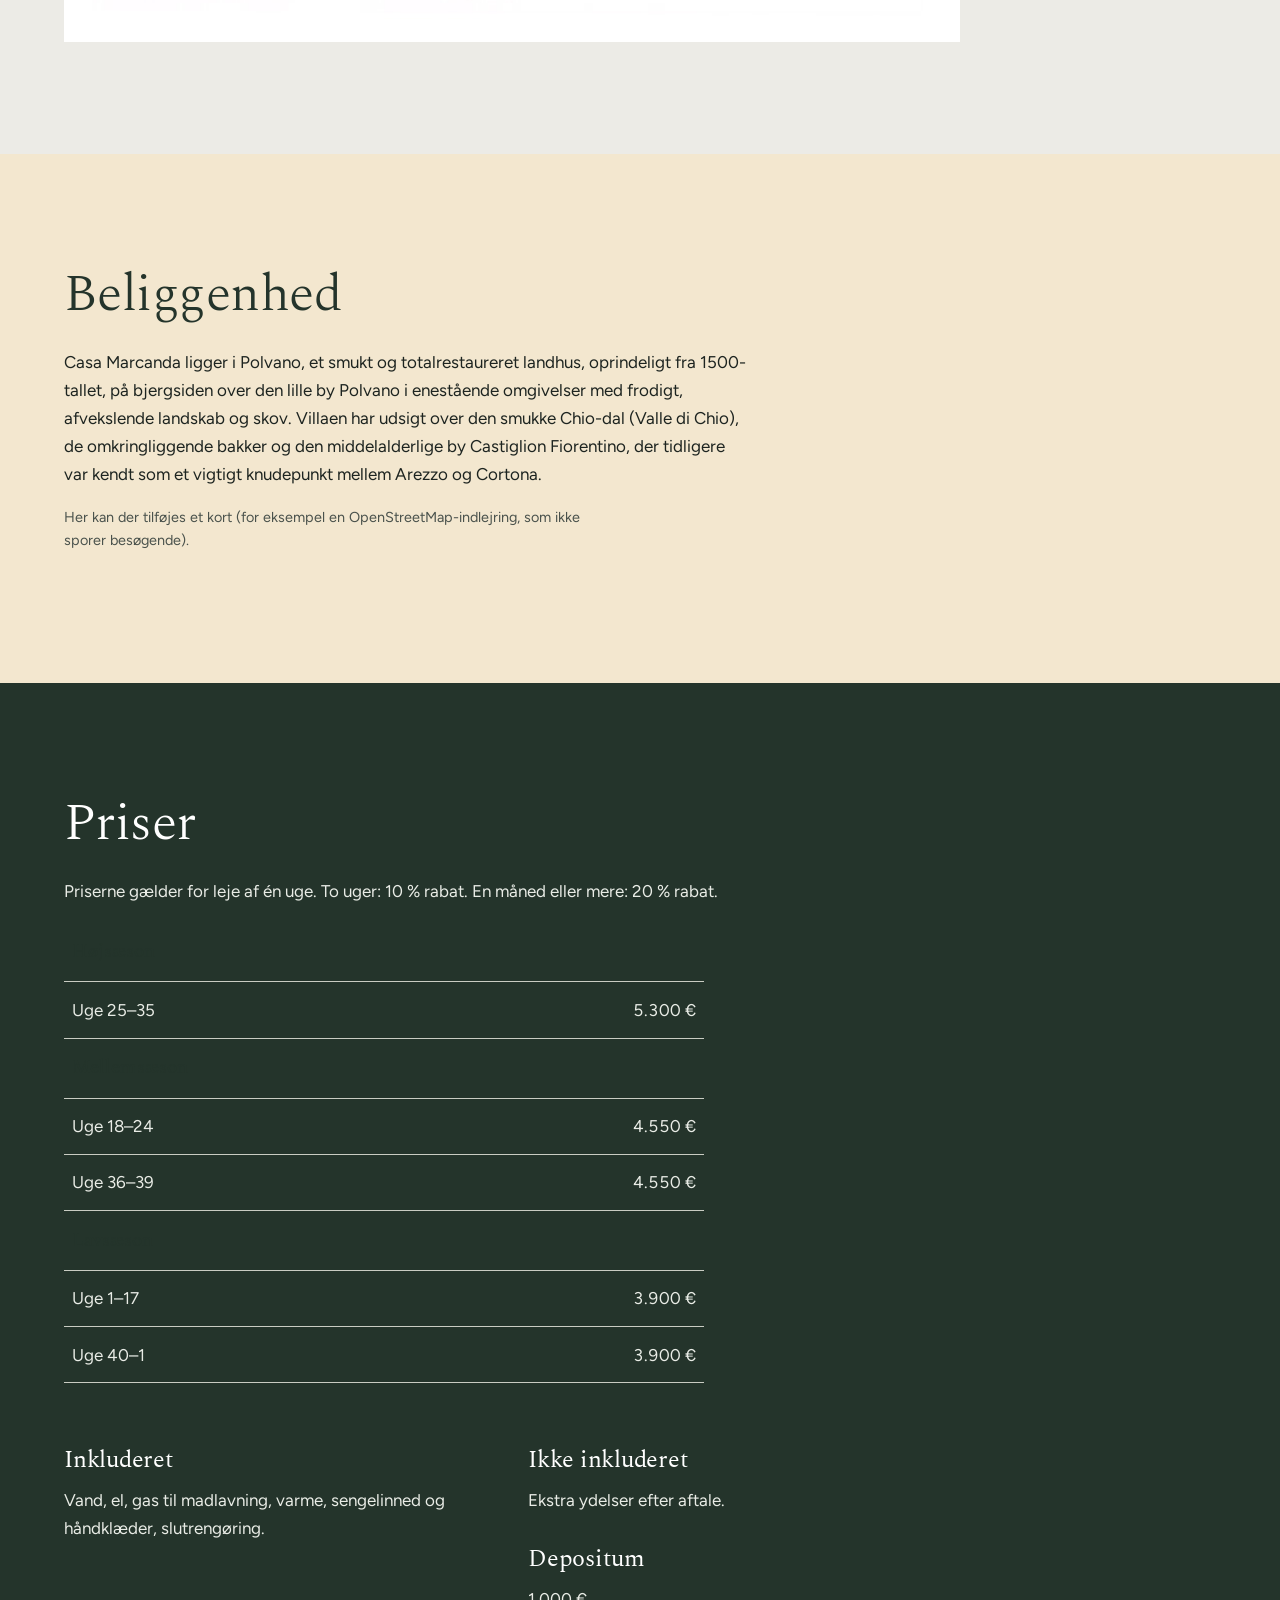
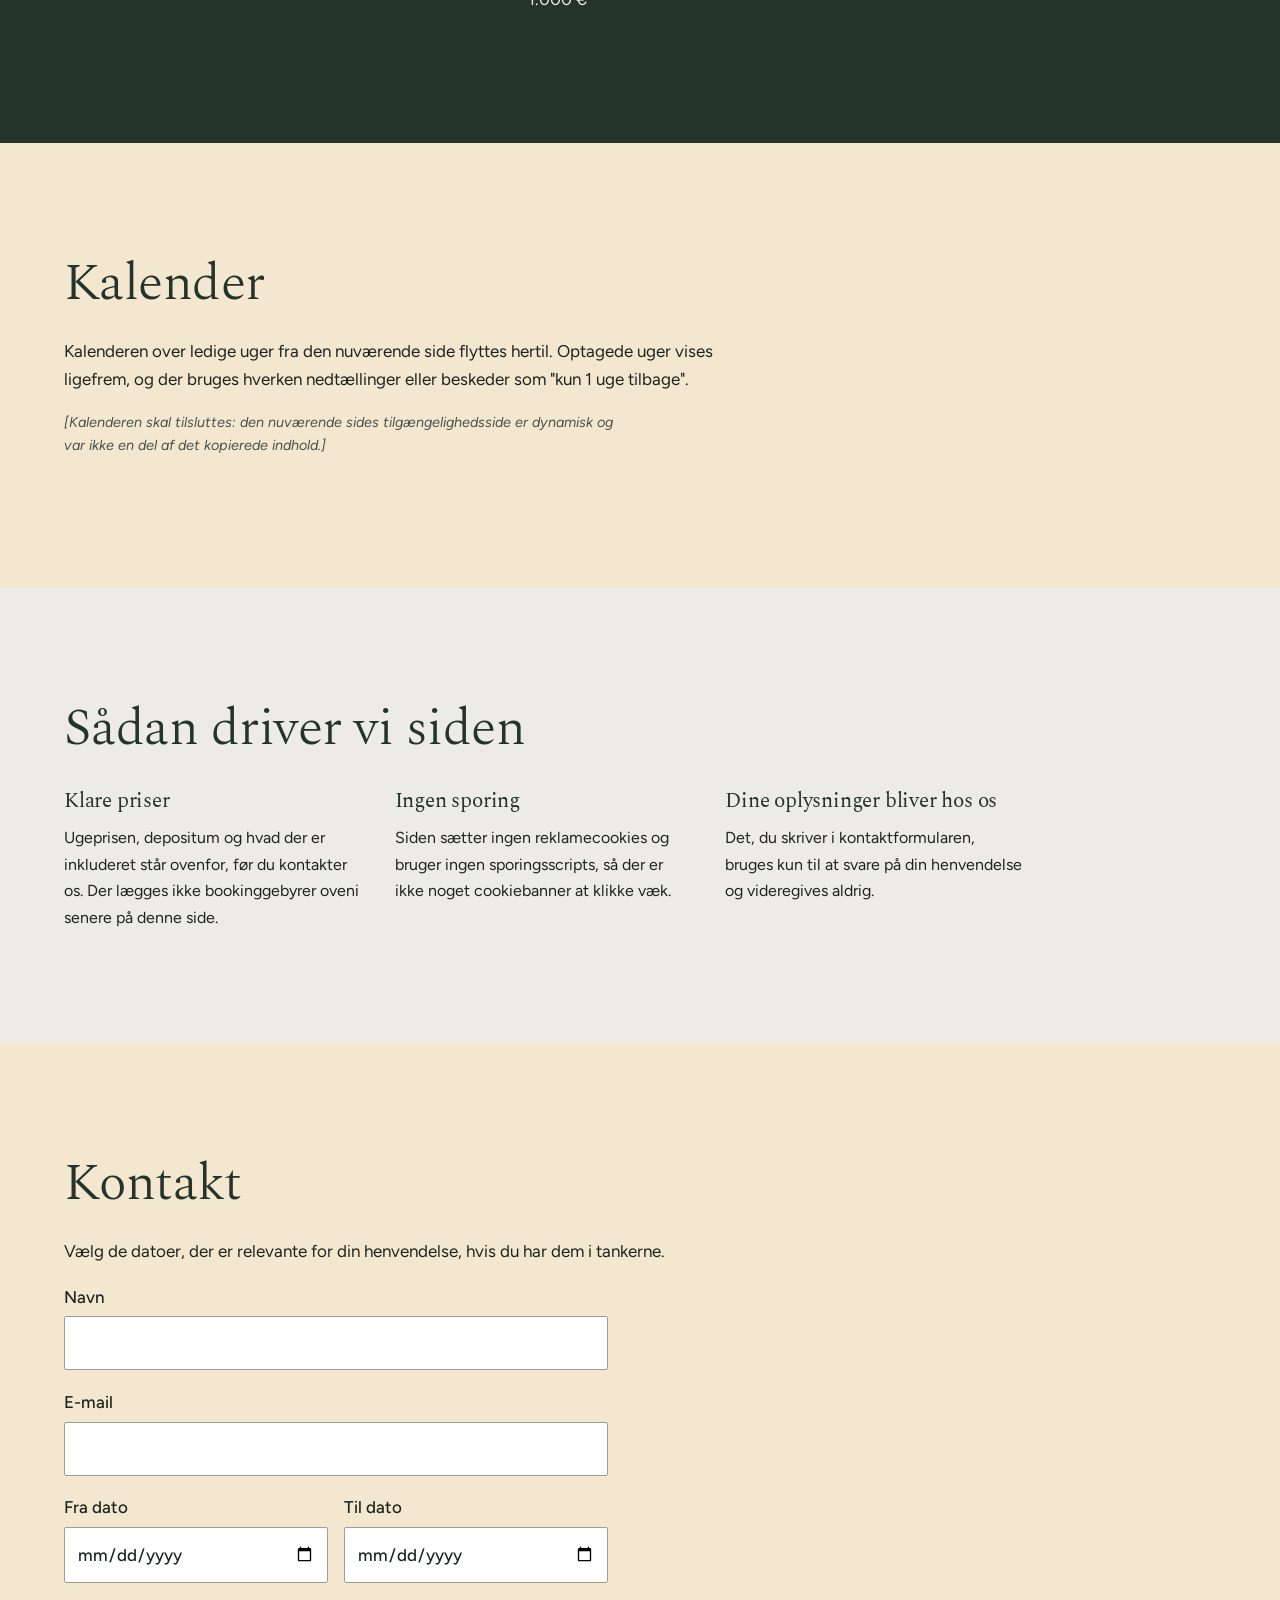
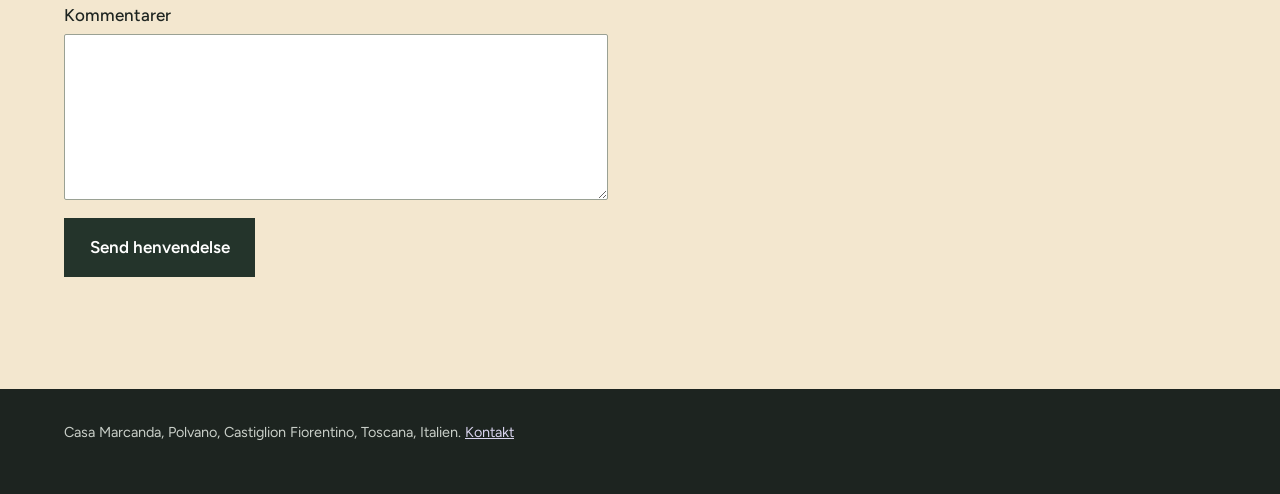
==== commit 4b333083: "Add Danish location coordinates Co-authored-by: Copilot <223556219+Copilot@users.noreply.github.com>" ====
--- a/da/index.html
+++ b/da/index.html
@@ -118,7 +118,7 @@
     <h3>I bil</h3>
     <p>Kør på motorvej A1, som forbinder Rom og Milano. Forlad motorvejen ved afkørsel Monte San Savino (cirka 80 km syd for Firenze) og følg skiltene mod Castiglion Fiorentino. I Castiglion Fiorentino fortsætter du ad SR71 i retning af Cortona-Perugia. Når du har passeret to rundkørsler, kommer du til et lyskryds. Drej til venstre og følg skiltene mod Polvano. Følg vejen gennem Chio-dalen, og efter cirka 7 kilometer drejer du til venstre ved det blå byskilt for Polvano (der ligger et lille hus lige ved vejkanten). Følg den sorte vej gennem den lille by Polvano og derefter grus-/delvist betonvejen. Hold til højre og drej til højre ved det bølgeblikskur efter 150 meter. Følg vejen i 1,5 kilometer og hold til venstre, når vejen deler sig. Fortsæt sådan, og efter 0,5 kilometer når du frem til villaen. Herefter bliver vejen til en stenet vej op til bakketoppen. Bemærk, at vejen af og til er stejl og svingende, hvilket ikke er noget problem for almindelige biler, men er det for sportsvogne og lave biler.</p>
     <h3>Kort og satellitkoordinater</h3>
-    <p>Længdegrad: <em>[tilføjes]</em><br>Breddegrad: <em>[tilføjes]</em></p>
+    <p>Længdegrad: 12°01'15.5"E<br>Breddegrad: 43°21'51.8"N</p>
     <h3>Lufthavne</h3>
     <ul class="feat">
 <li>Perugia 65 km</li>
